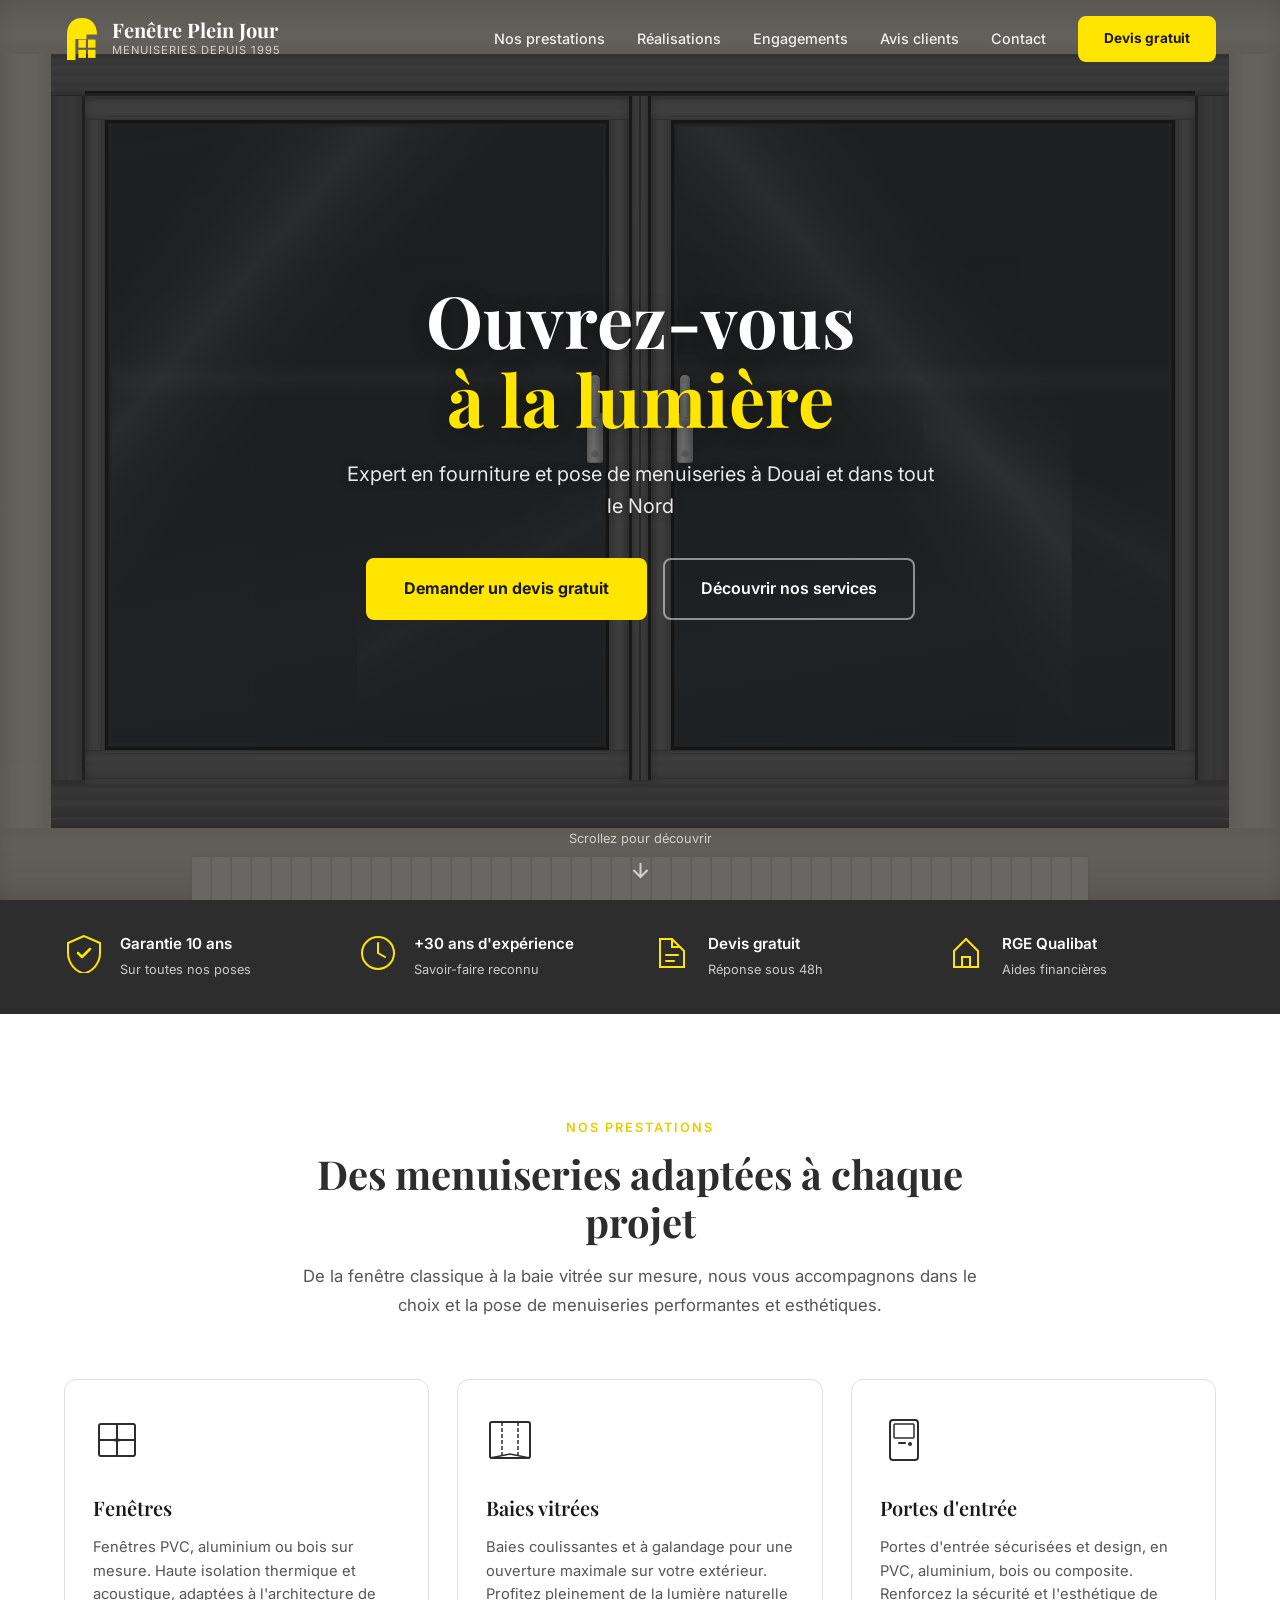
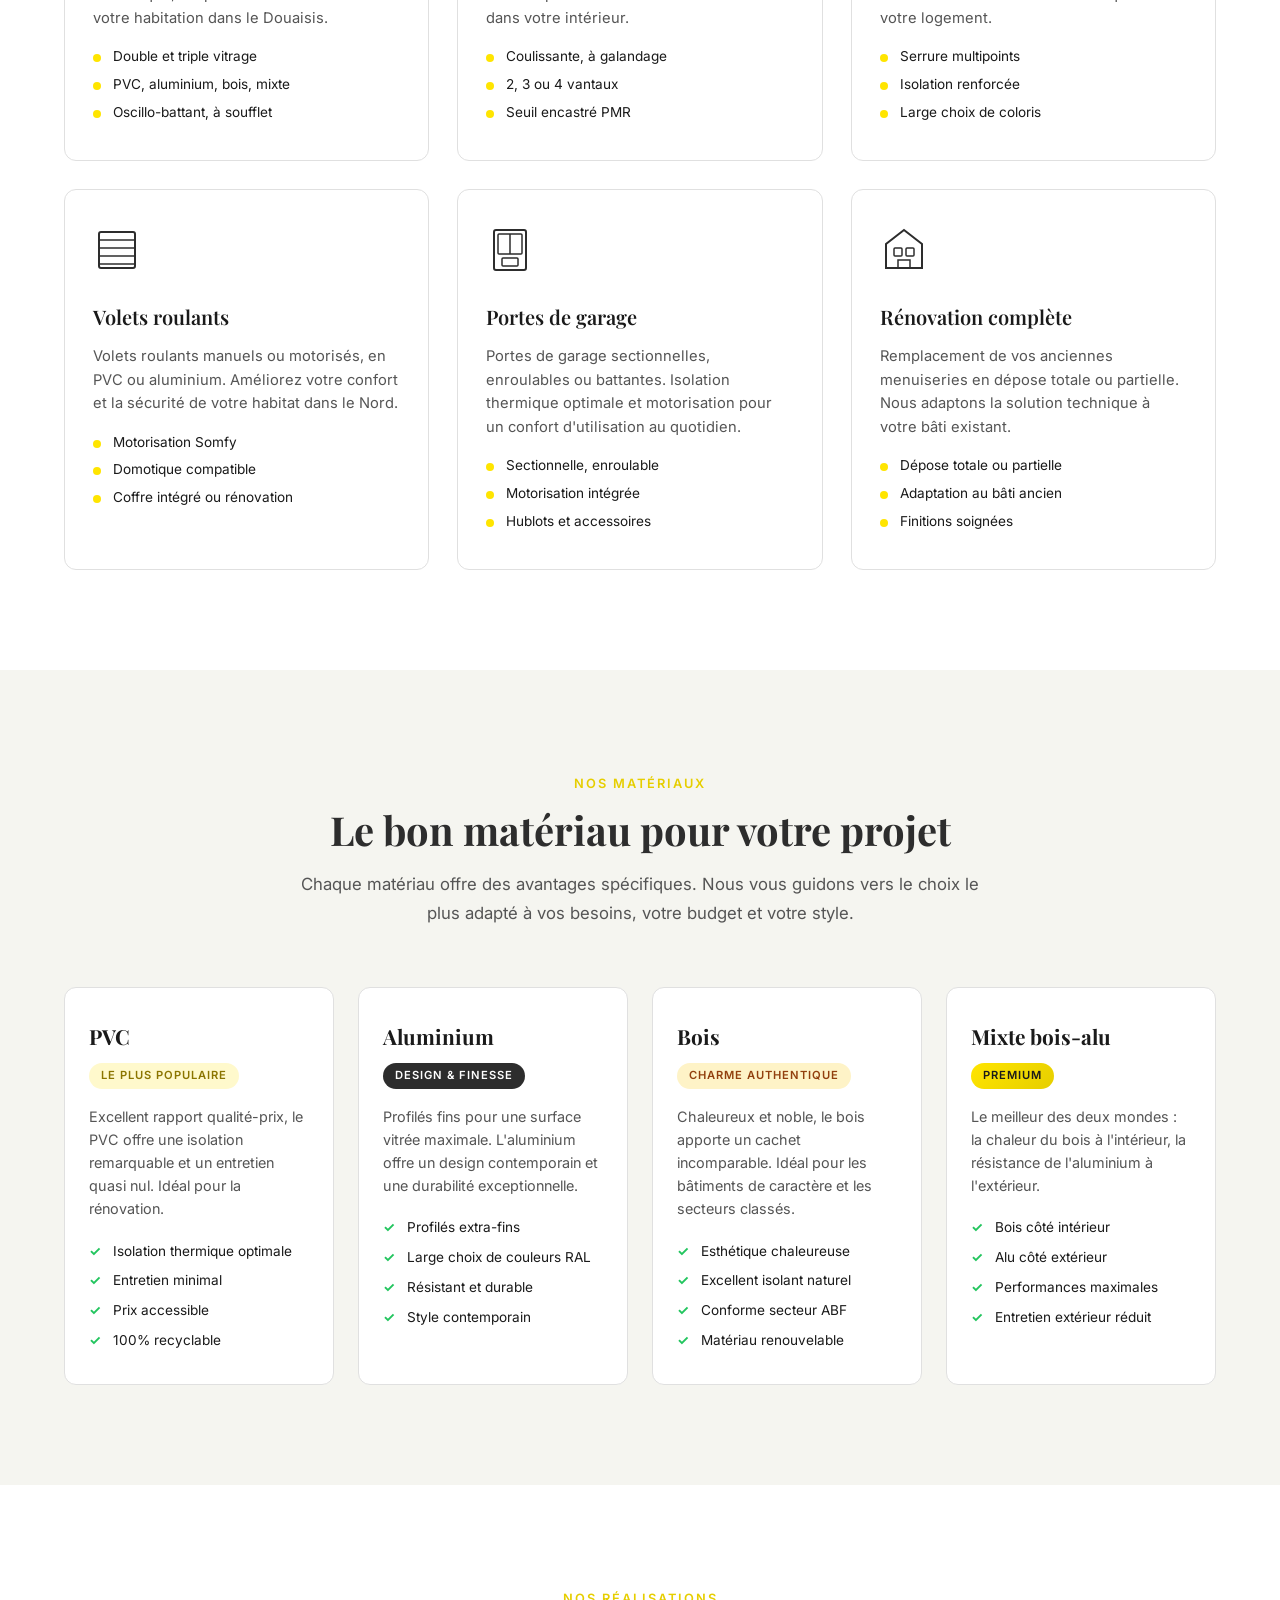
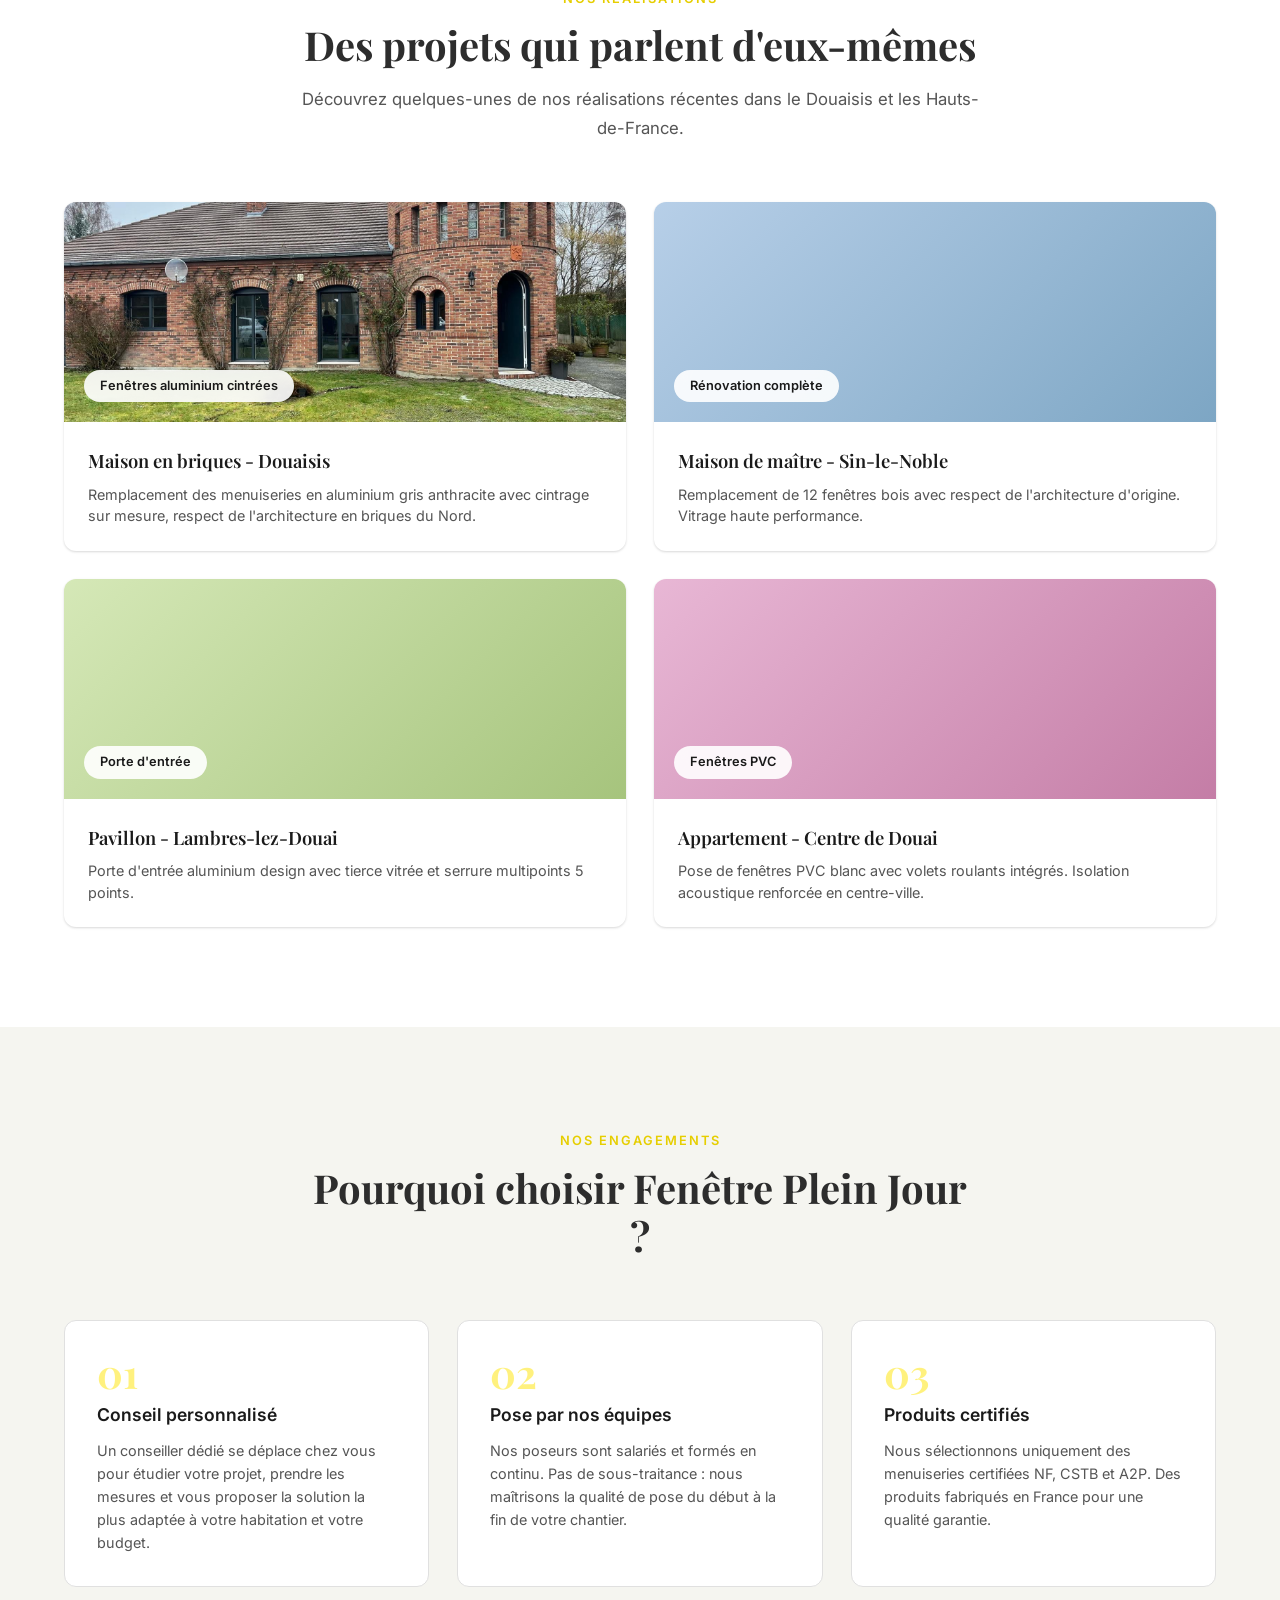
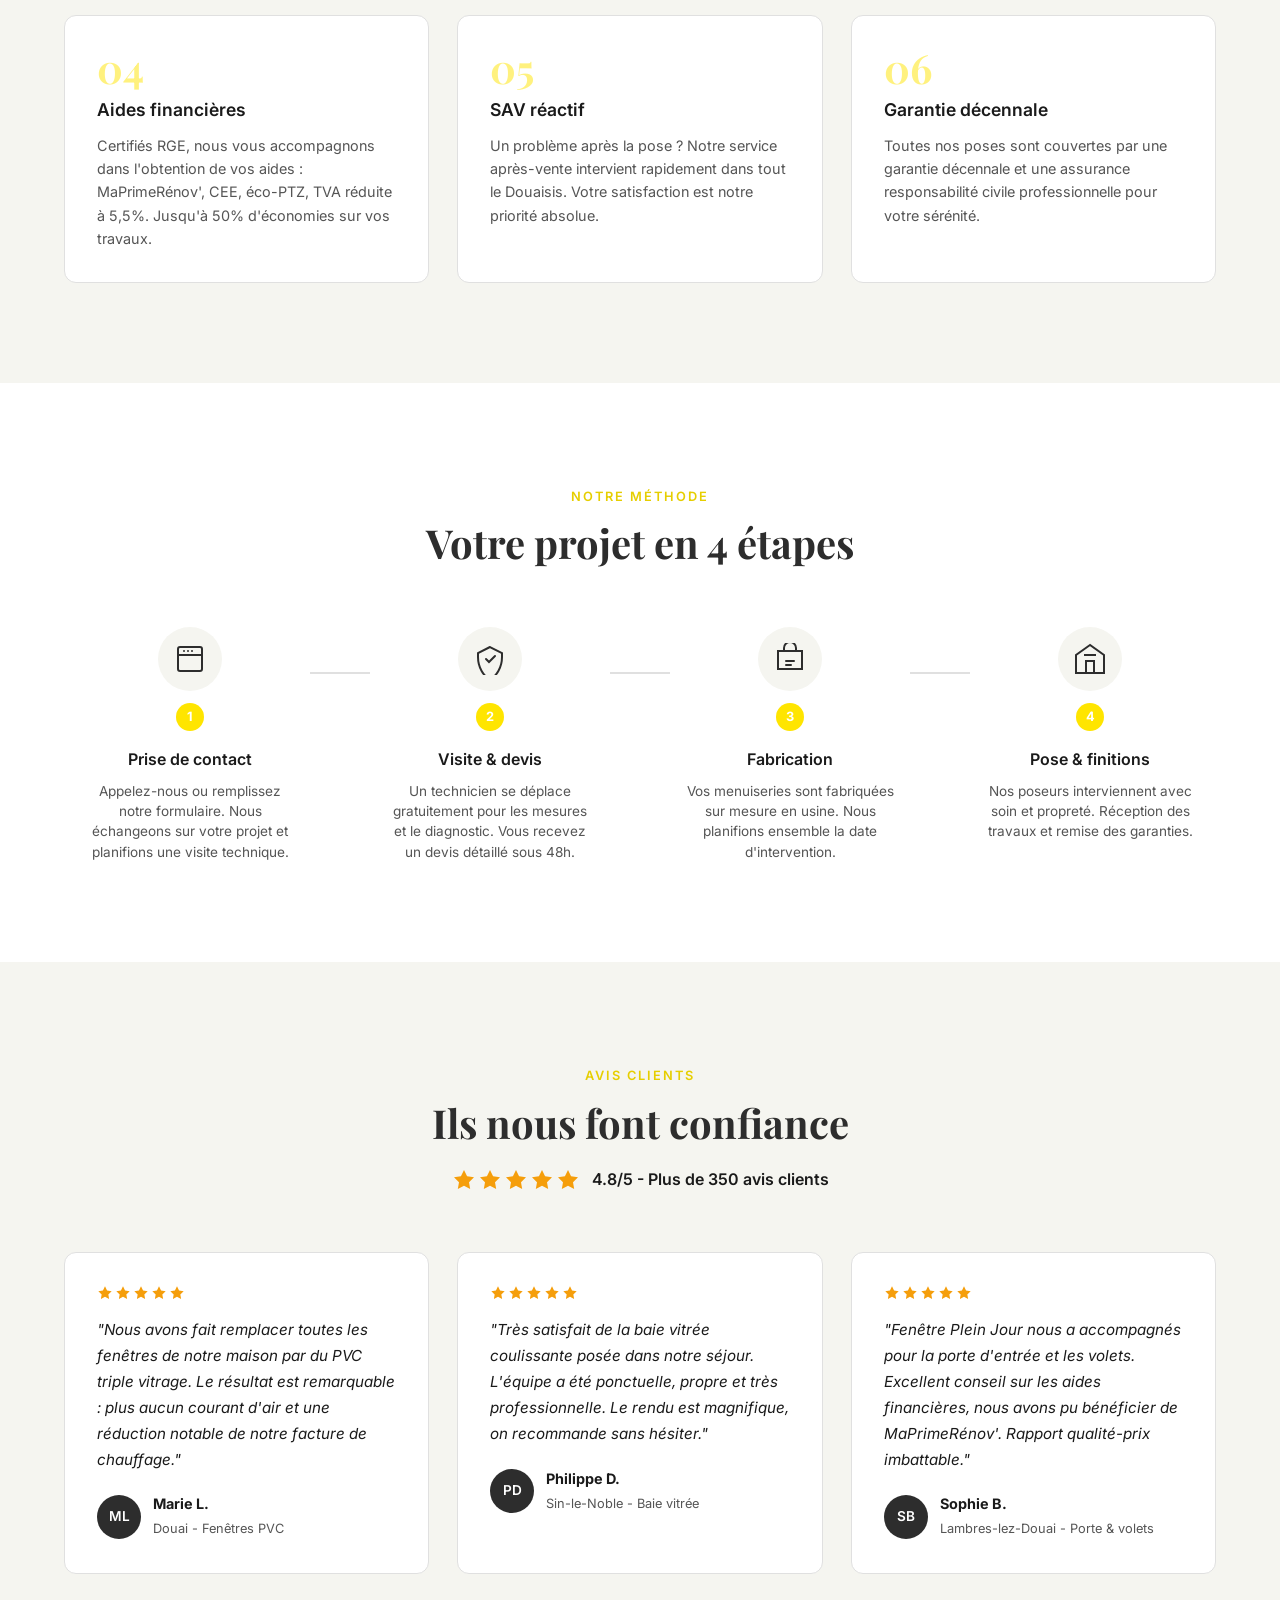
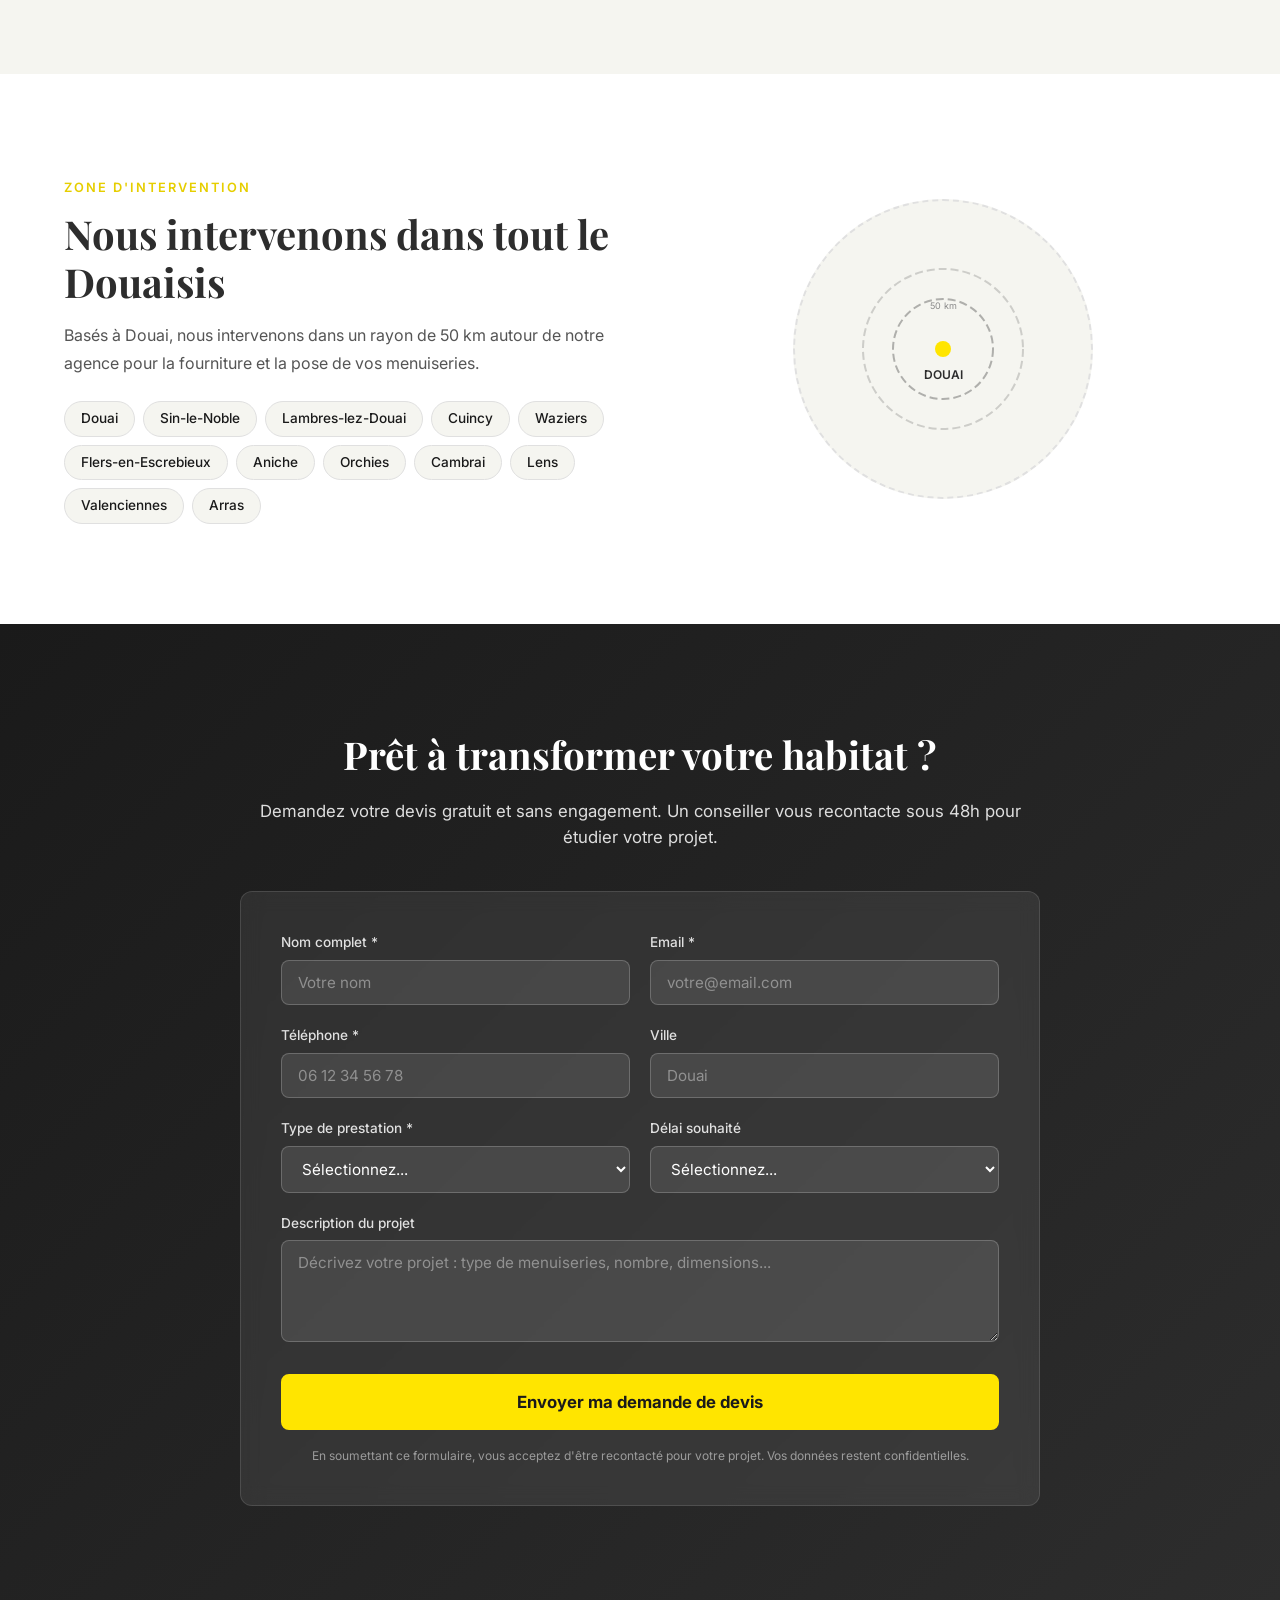
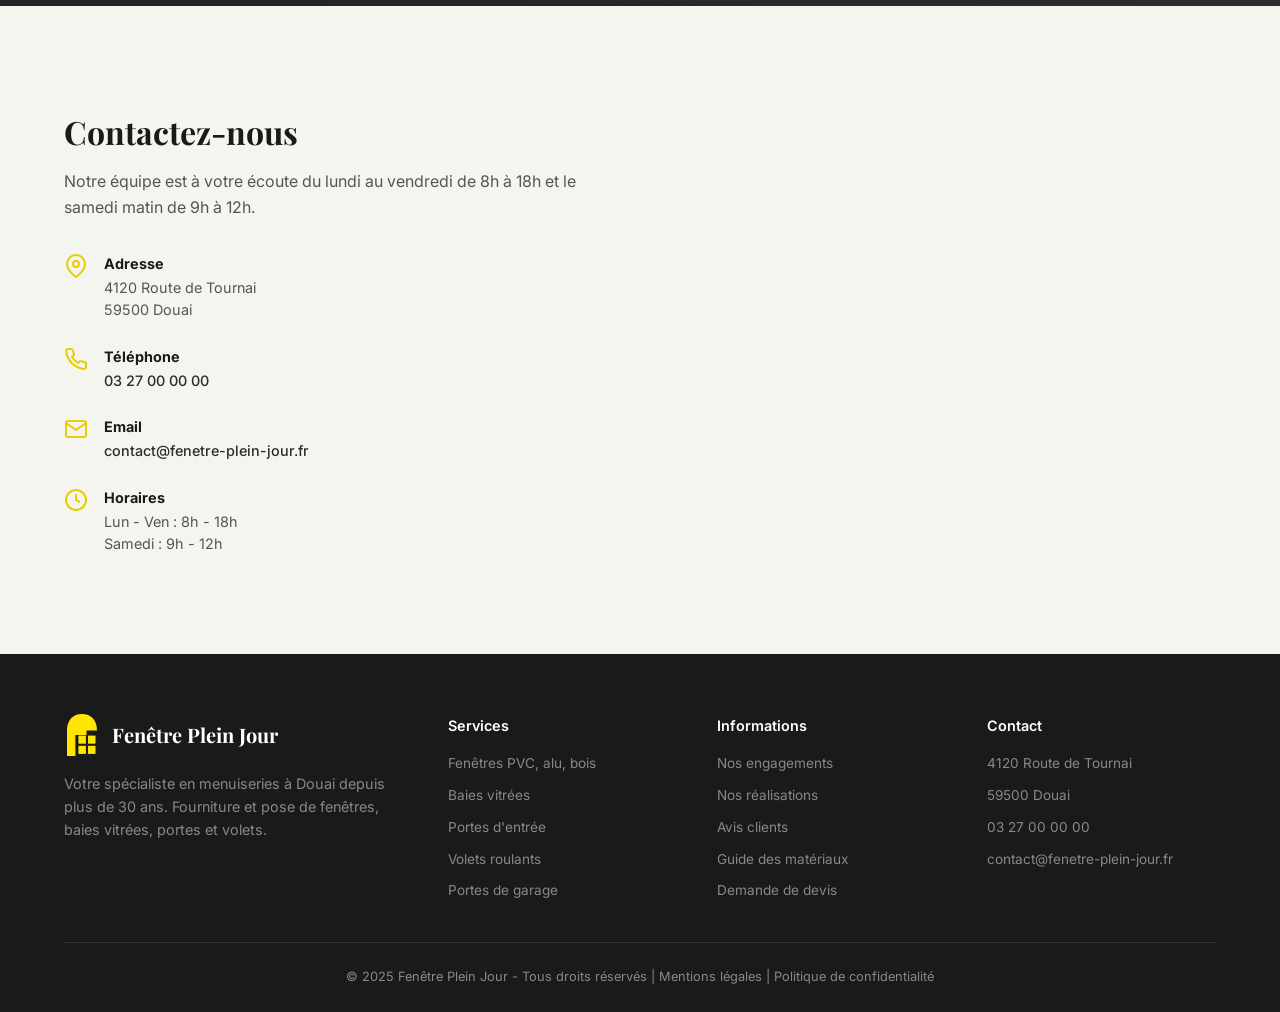
==== index.html @ 4f66a920 "Initial commit - Site Fenêtre Plein Jour Site vitrine pour entreprise de menuiseries à Douai (59). H" ====
<!DOCTYPE html>
<html lang="fr">
<head>
    <meta charset="UTF-8">
    <meta name="viewport" content="width=device-width, initial-scale=1.0">
    <title>Fenêtre Plein Jour | Menuiseries à Douai - Pose de Fenêtres, Portes & Baies Vitrées</title>
    <meta name="description" content="Fenêtre Plein Jour, expert en fourniture et pose de menuiseries à Douai (59). Fenêtres PVC, aluminium, bois, baies vitrées, portes d'entrée, volets. Devis gratuit.">
    <meta name="keywords" content="menuiserie Douai, fenêtre Douai, pose fenêtre 59, baie vitrée Douai, porte entrée Douai, volet roulant Douai, menuiserie PVC aluminium bois">
    <meta name="robots" content="index, follow">
    <meta name="geo.region" content="FR-59">
    <meta name="geo.placename" content="Douai">
    <link rel="canonical" href="https://www.fenetre-plein-jour.fr/">

    <!-- Open Graph -->
    <meta property="og:title" content="Fenêtre Plein Jour | Menuiseries à Douai">
    <meta property="og:description" content="Expert en fourniture et pose de menuiseries à Douai. Fenêtres, baies vitrées, portes, volets. Devis gratuit.">
    <meta property="og:type" content="website">
    <meta property="og:locale" content="fr_FR">

    <!-- Schema.org LocalBusiness -->
    <script type="application/ld+json">
    {
        "@context": "https://schema.org",
        "@type": "LocalBusiness",
        "name": "Fenêtre Plein Jour",
        "description": "Fourniture et pose de menuiseries à Douai et dans le Nord (59)",
        "address": {
            "@type": "PostalAddress",
            "streetAddress": "4120 Route de Tournai",
            "addressLocality": "Douai",
            "postalCode": "59500",
            "addressCountry": "FR"
        },
        "areaServed": {
            "@type": "GeoCircle",
            "geoMidpoint": {
                "@type": "GeoCoordinates",
                "latitude": 50.37,
                "longitude": 3.08
            },
            "geoRadius": "50000"
        },
        "priceRange": "$$",
        "openingHours": "Mo-Fr 08:00-18:00, Sa 09:00-12:00"
    }
    </script>

    <!-- Fonts -->
    <link rel="preconnect" href="https://fonts.googleapis.com">
    <link rel="preconnect" href="https://fonts.gstatic.com" crossorigin>
    <link href="https://fonts.googleapis.com/css2?family=Inter:wght@300;400;500;600;700&family=Playfair+Display:wght@400;600;700&display=swap" rel="stylesheet">

    <link rel="stylesheet" href="styles.css">
</head>
<body>

    <!-- Navigation -->
    <header class="header" id="header">
        <div class="container header-inner">
            <a href="#" class="logo">
                <img src="logo.svg" alt="Fenêtre Plein Jour" class="logo-img" width="36" height="42">
                <div class="logo-text">
                    <span class="logo-name">Fenêtre Plein Jour</span>
                    <span class="logo-tagline">Menuiseries depuis 1995</span>
                </div>
            </a>
            <nav class="nav" id="nav">
                <a href="#prestations" class="nav-link">Nos prestations</a>
                <a href="#realisations" class="nav-link">Réalisations</a>
                <a href="#engagements" class="nav-link">Engagements</a>
                <a href="#avis" class="nav-link">Avis clients</a>
                <a href="#contact" class="nav-link">Contact</a>
                <a href="#devis" class="nav-link btn btn-primary btn-nav">Devis gratuit</a>
            </nav>
            <button class="menu-toggle" id="menuToggle" aria-label="Menu">
                <span></span><span></span><span></span>
            </button>
        </div>
    </header>

    <!-- Hero Section with Bay Window Animation -->
    <section class="hero" id="hero">
        <!-- Interior room walls (embrasure) -->
        <div class="room-wall room-wall-left"></div>
        <div class="room-wall room-wall-right"></div>
        <div class="room-wall room-wall-top"></div>
        <div class="room-wall room-wall-bottom">
            <div class="room-radiator"></div>
        </div>

        <div class="hero-window">
            <!-- Outdoor landscape photo -->
            <div class="window-landscape">
                <img src="https://images.unsplash.com/photo-1500382017468-9049fed747ef?w=1920&q=80&auto=format"
                     alt="Paysage verdoyant visible à travers la baie vitrée"
                     class="landscape-photo"
                     loading="eager">
            </div>

            <!-- ===== LEFT SLIDING PANEL (ouvrant) ===== -->
            <div class="window-panel window-left" id="windowLeft">
                <!-- Double glazing unit -->
                <div class="glazing">
                    <div class="glazing-tint"></div>
                    <div class="glazing-reflect glazing-reflect-main"></div>
                    <div class="glazing-reflect glazing-reflect-secondary"></div>
                    <div class="glazing-reflect glazing-reflect-horizon"></div>
                    <div class="glazing-spacer glazing-spacer-top"></div>
                    <div class="glazing-spacer glazing-spacer-bottom"></div>
                    <div class="glazing-spacer glazing-spacer-left"></div>
                    <div class="glazing-spacer glazing-spacer-right"></div>
                </div>
                <!-- Ouvrant profile (aluminum frame around glass) -->
                <div class="ouvrant ouvrant-top"><div class="ouvrant-inner"></div></div>
                <div class="ouvrant ouvrant-bottom"><div class="ouvrant-inner"></div></div>
                <div class="ouvrant ouvrant-left"><div class="ouvrant-inner"></div></div>
                <div class="ouvrant ouvrant-right"><div class="ouvrant-inner"></div></div>
                <!-- Gasket (joint EPDM) -->
                <div class="gasket gasket-top"></div>
                <div class="gasket gasket-bottom"></div>
                <div class="gasket gasket-left"></div>
                <div class="gasket gasket-right"></div>
                <!-- Handle cremone -->
                <div class="cremone cremone-right">
                    <div class="cremone-plate"></div>
                    <div class="cremone-handle"></div>
                </div>
            </div>

            <!-- ===== RIGHT SLIDING PANEL (ouvrant) ===== -->
            <div class="window-panel window-right" id="windowRight">
                <div class="glazing">
                    <div class="glazing-tint"></div>
                    <div class="glazing-reflect glazing-reflect-main reflect-flip"></div>
                    <div class="glazing-reflect glazing-reflect-secondary reflect-flip"></div>
                    <div class="glazing-reflect glazing-reflect-horizon"></div>
                    <div class="glazing-spacer glazing-spacer-top"></div>
                    <div class="glazing-spacer glazing-spacer-bottom"></div>
                    <div class="glazing-spacer glazing-spacer-left"></div>
                    <div class="glazing-spacer glazing-spacer-right"></div>
                </div>
                <div class="ouvrant ouvrant-top"><div class="ouvrant-inner"></div></div>
                <div class="ouvrant ouvrant-bottom"><div class="ouvrant-inner"></div></div>
                <div class="ouvrant ouvrant-left"><div class="ouvrant-inner"></div></div>
                <div class="ouvrant ouvrant-right"><div class="ouvrant-inner"></div></div>
                <div class="gasket gasket-top"></div>
                <div class="gasket gasket-bottom"></div>
                <div class="gasket gasket-left"></div>
                <div class="gasket gasket-right"></div>
                <div class="cremone cremone-left">
                    <div class="cremone-plate"></div>
                    <div class="cremone-handle"></div>
                </div>
            </div>

            <!-- ===== DORMANT (outer fixed frame) ===== -->
            <div class="dormant">
                <div class="dormant-top"><div class="dormant-groove"></div><div class="dormant-seal"></div></div>
                <div class="dormant-bottom"><div class="dormant-groove"></div><div class="dormant-rail"></div></div>
                <div class="dormant-left"><div class="dormant-groove dormant-groove-v"></div></div>
                <div class="dormant-right"><div class="dormant-groove dormant-groove-v"></div></div>
                <div class="dormant-mullion">
                    <div class="mullion-groove"></div>
                    <div class="mullion-seal mullion-seal-left"></div>
                    <div class="mullion-seal mullion-seal-right"></div>
                </div>
            </div>

            <!-- Sill (appui de fenêtre aluminium) -->
            <div class="window-sill">
                <div class="sill-nose"></div>
                <div class="sill-drip"></div>
            </div>
        </div>

        <div class="hero-content" id="heroContent">
            <h1 class="hero-title">
                <span class="hero-title-line">Ouvrez-vous</span>
                <span class="hero-title-line hero-title-accent">à la lumière</span>
            </h1>
            <p class="hero-subtitle">Expert en fourniture et pose de menuiseries à Douai et dans tout le Nord</p>
            <div class="hero-cta">
                <a href="#devis" class="btn btn-primary btn-lg">Demander un devis gratuit</a>
                <a href="#prestations" class="btn btn-outline btn-lg">Découvrir nos services</a>
            </div>
        </div>

        <div class="scroll-indicator" id="scrollIndicator">
            <span>Scrollez pour découvrir</span>
            <div class="scroll-arrow">
                <svg width="24" height="24" viewBox="0 0 24 24" fill="none" stroke="currentColor" stroke-width="2">
                    <path d="M12 5v14M5 12l7 7 7-7"/>
                </svg>
            </div>
        </div>
    </section>

    <!-- Trust Bar -->
    <section class="trust-bar">
        <div class="container">
            <div class="trust-items">
                <div class="trust-item">
                    <div class="trust-icon">
                        <svg width="40" height="40" viewBox="0 0 40 40" fill="none" xmlns="http://www.w3.org/2000/svg">
                            <path d="M20 3L4 10v10c0 9.5 6.8 18.4 16 20.5 9.2-2.1 16-11 16-20.5V10L20 3z" stroke="currentColor" stroke-width="2" fill="none"/>
                            <path d="M14 20l4 4 8-8" stroke="currentColor" stroke-width="2.5" stroke-linecap="round" stroke-linejoin="round"/>
                        </svg>
                    </div>
                    <div class="trust-text">
                        <strong>Garantie 10 ans</strong>
                        <span>Sur toutes nos poses</span>
                    </div>
                </div>
                <div class="trust-item">
                    <div class="trust-icon">
                        <svg width="40" height="40" viewBox="0 0 40 40" fill="none" xmlns="http://www.w3.org/2000/svg">
                            <path d="M20 4C11.16 4 4 11.16 4 20s7.16 16 16 16 16-7.16 16-16S28.84 4 20 4z" stroke="currentColor" stroke-width="2"/>
                            <path d="M20 10v10l7 4" stroke="currentColor" stroke-width="2" stroke-linecap="round"/>
                        </svg>
                    </div>
                    <div class="trust-text">
                        <strong>+30 ans d'expérience</strong>
                        <span>Savoir-faire reconnu</span>
                    </div>
                </div>
                <div class="trust-item">
                    <div class="trust-icon">
                        <svg width="40" height="40" viewBox="0 0 40 40" fill="none" xmlns="http://www.w3.org/2000/svg">
                            <path d="M28 14l-8-8H8v28h24V18l-4-4z" stroke="currentColor" stroke-width="2"/>
                            <path d="M14 22h12M14 28h8" stroke="currentColor" stroke-width="2" stroke-linecap="round"/>
                            <path d="M20 6v8h8" stroke="currentColor" stroke-width="2"/>
                        </svg>
                    </div>
                    <div class="trust-text">
                        <strong>Devis gratuit</strong>
                        <span>Réponse sous 48h</span>
                    </div>
                </div>
                <div class="trust-item">
                    <div class="trust-icon">
                        <svg width="40" height="40" viewBox="0 0 40 40" fill="none" xmlns="http://www.w3.org/2000/svg">
                            <path d="M8 34V18l12-12 12 12v16H8z" stroke="currentColor" stroke-width="2"/>
                            <rect x="16" y="24" width="8" height="10" stroke="currentColor" stroke-width="2"/>
                        </svg>
                    </div>
                    <div class="trust-text">
                        <strong>RGE Qualibat</strong>
                        <span>Aides financières</span>
                    </div>
                </div>
            </div>
        </div>
    </section>

    <!-- Prestations -->
    <section class="section prestations" id="prestations">
        <div class="container">
            <div class="section-header">
                <span class="section-label">Nos prestations</span>
                <h2 class="section-title">Des menuiseries adaptées à chaque projet</h2>
                <p class="section-description">De la fenêtre classique à la baie vitrée sur mesure, nous vous accompagnons dans le choix et la pose de menuiseries performantes et esthétiques.</p>
            </div>
            <div class="services-grid">
                <article class="service-card">
                    <div class="service-icon">
                        <svg width="48" height="48" viewBox="0 0 48 48" fill="none">
                            <rect x="6" y="8" width="36" height="32" rx="2" stroke="currentColor" stroke-width="2"/>
                            <line x1="24" y1="8" x2="24" y2="40" stroke="currentColor" stroke-width="2"/>
                            <line x1="6" y1="24" x2="42" y2="24" stroke="currentColor" stroke-width="2"/>
                            <circle cx="22" cy="24" r="1.5" fill="currentColor"/>
                            <circle cx="26" cy="24" r="1.5" fill="currentColor"/>
                        </svg>
                    </div>
                    <h3 class="service-title">Fenêtres</h3>
                    <p class="service-desc">Fenêtres PVC, aluminium ou bois sur mesure. Haute isolation thermique et acoustique, adaptées à l'architecture de votre habitation dans le Douaisis.</p>
                    <ul class="service-features">
                        <li>Double et triple vitrage</li>
                        <li>PVC, aluminium, bois, mixte</li>
                        <li>Oscillo-battant, à soufflet</li>
                    </ul>
                </article>
                <article class="service-card">
                    <div class="service-icon">
                        <svg width="48" height="48" viewBox="0 0 48 48" fill="none">
                            <rect x="4" y="6" width="40" height="36" rx="2" stroke="currentColor" stroke-width="2"/>
                            <line x1="16" y1="6" x2="16" y2="42" stroke="currentColor" stroke-width="1.5" stroke-dasharray="4 2"/>
                            <line x1="32" y1="6" x2="32" y2="42" stroke="currentColor" stroke-width="1.5" stroke-dasharray="4 2"/>
                            <path d="M4 42 L24 38 L44 42" stroke="currentColor" stroke-width="1.5"/>
                        </svg>
                    </div>
                    <h3 class="service-title">Baies vitrées</h3>
                    <p class="service-desc">Baies coulissantes et à galandage pour une ouverture maximale sur votre extérieur. Profitez pleinement de la lumière naturelle dans votre intérieur.</p>
                    <ul class="service-features">
                        <li>Coulissante, à galandage</li>
                        <li>2, 3 ou 4 vantaux</li>
                        <li>Seuil encastré PMR</li>
                    </ul>
                </article>
                <article class="service-card">
                    <div class="service-icon">
                        <svg width="48" height="48" viewBox="0 0 48 48" fill="none">
                            <rect x="10" y="4" width="28" height="40" rx="3" stroke="currentColor" stroke-width="2"/>
                            <rect x="14" y="8" width="20" height="14" rx="1" stroke="currentColor" stroke-width="1.5"/>
                            <circle cx="30" cy="28" r="2" fill="currentColor"/>
                            <rect x="18" y="26" width="8" height="2" rx="1" fill="currentColor"/>
                        </svg>
                    </div>
                    <h3 class="service-title">Portes d'entrée</h3>
                    <p class="service-desc">Portes d'entrée sécurisées et design, en PVC, aluminium, bois ou composite. Renforcez la sécurité et l'esthétique de votre logement.</p>
                    <ul class="service-features">
                        <li>Serrure multipoints</li>
                        <li>Isolation renforcée</li>
                        <li>Large choix de coloris</li>
                    </ul>
                </article>
                <article class="service-card">
                    <div class="service-icon">
                        <svg width="48" height="48" viewBox="0 0 48 48" fill="none">
                            <rect x="6" y="6" width="36" height="36" rx="2" stroke="currentColor" stroke-width="2"/>
                            <line x1="6" y1="14" x2="42" y2="14" stroke="currentColor" stroke-width="1.5"/>
                            <line x1="6" y1="22" x2="42" y2="22" stroke="currentColor" stroke-width="1.5"/>
                            <line x1="6" y1="30" x2="42" y2="30" stroke="currentColor" stroke-width="1.5"/>
                            <line x1="6" y1="38" x2="42" y2="38" stroke="currentColor" stroke-width="1.5"/>
                        </svg>
                    </div>
                    <h3 class="service-title">Volets roulants</h3>
                    <p class="service-desc">Volets roulants manuels ou motorisés, en PVC ou aluminium. Améliorez votre confort et la sécurité de votre habitat dans le Nord.</p>
                    <ul class="service-features">
                        <li>Motorisation Somfy</li>
                        <li>Domotique compatible</li>
                        <li>Coffre intégré ou rénovation</li>
                    </ul>
                </article>
                <article class="service-card">
                    <div class="service-icon">
                        <svg width="48" height="48" viewBox="0 0 48 48" fill="none">
                            <rect x="8" y="4" width="32" height="40" rx="2" stroke="currentColor" stroke-width="2"/>
                            <rect x="12" y="8" width="24" height="20" rx="1" stroke="currentColor" stroke-width="1.5"/>
                            <line x1="24" y1="8" x2="24" y2="28" stroke="currentColor" stroke-width="1.5"/>
                            <rect x="16" y="32" width="16" height="8" rx="1" stroke="currentColor" stroke-width="1.5"/>
                        </svg>
                    </div>
                    <h3 class="service-title">Portes de garage</h3>
                    <p class="service-desc">Portes de garage sectionnelles, enroulables ou battantes. Isolation thermique optimale et motorisation pour un confort d'utilisation au quotidien.</p>
                    <ul class="service-features">
                        <li>Sectionnelle, enroulable</li>
                        <li>Motorisation intégrée</li>
                        <li>Hublots et accessoires</li>
                    </ul>
                </article>
                <article class="service-card">
                    <div class="service-icon">
                        <svg width="48" height="48" viewBox="0 0 48 48" fill="none">
                            <path d="M24 4 L42 18 V42 H6 V18 Z" stroke="currentColor" stroke-width="2" fill="none"/>
                            <rect x="14" y="22" width="8" height="8" rx="1" stroke="currentColor" stroke-width="1.5"/>
                            <rect x="26" y="22" width="8" height="8" rx="1" stroke="currentColor" stroke-width="1.5"/>
                            <rect x="18" y="34" width="12" height="8" stroke="currentColor" stroke-width="1.5"/>
                        </svg>
                    </div>
                    <h3 class="service-title">Rénovation complète</h3>
                    <p class="service-desc">Remplacement de vos anciennes menuiseries en dépose totale ou partielle. Nous adaptons la solution technique à votre bâti existant.</p>
                    <ul class="service-features">
                        <li>Dépose totale ou partielle</li>
                        <li>Adaptation au bâti ancien</li>
                        <li>Finitions soignées</li>
                    </ul>
                </article>
            </div>
        </div>
    </section>

    <!-- Matériaux -->
    <section class="section section-alt materiaux" id="materiaux">
        <div class="container">
            <div class="section-header">
                <span class="section-label">Nos matériaux</span>
                <h2 class="section-title">Le bon matériau pour votre projet</h2>
                <p class="section-description">Chaque matériau offre des avantages spécifiques. Nous vous guidons vers le choix le plus adapté à vos besoins, votre budget et votre style.</p>
            </div>
            <div class="materials-grid">
                <div class="material-card">
                    <div class="material-header">
                        <h3>PVC</h3>
                        <span class="material-badge">Le plus populaire</span>
                    </div>
                    <p>Excellent rapport qualité-prix, le PVC offre une isolation remarquable et un entretien quasi nul. Idéal pour la rénovation.</p>
                    <ul class="material-pros">
                        <li>Isolation thermique optimale</li>
                        <li>Entretien minimal</li>
                        <li>Prix accessible</li>
                        <li>100% recyclable</li>
                    </ul>
                </div>
                <div class="material-card">
                    <div class="material-header">
                        <h3>Aluminium</h3>
                        <span class="material-badge badge-dark">Design & finesse</span>
                    </div>
                    <p>Profilés fins pour une surface vitrée maximale. L'aluminium offre un design contemporain et une durabilité exceptionnelle.</p>
                    <ul class="material-pros">
                        <li>Profilés extra-fins</li>
                        <li>Large choix de couleurs RAL</li>
                        <li>Résistant et durable</li>
                        <li>Style contemporain</li>
                    </ul>
                </div>
                <div class="material-card">
                    <div class="material-header">
                        <h3>Bois</h3>
                        <span class="material-badge badge-warm">Charme authentique</span>
                    </div>
                    <p>Chaleureux et noble, le bois apporte un cachet incomparable. Idéal pour les bâtiments de caractère et les secteurs classés.</p>
                    <ul class="material-pros">
                        <li>Esthétique chaleureuse</li>
                        <li>Excellent isolant naturel</li>
                        <li>Conforme secteur ABF</li>
                        <li>Matériau renouvelable</li>
                    </ul>
                </div>
                <div class="material-card">
                    <div class="material-header">
                        <h3>Mixte bois-alu</h3>
                        <span class="material-badge badge-premium">Premium</span>
                    </div>
                    <p>Le meilleur des deux mondes : la chaleur du bois à l'intérieur, la résistance de l'aluminium à l'extérieur.</p>
                    <ul class="material-pros">
                        <li>Bois côté intérieur</li>
                        <li>Alu côté extérieur</li>
                        <li>Performances maximales</li>
                        <li>Entretien extérieur réduit</li>
                    </ul>
                </div>
            </div>
        </div>
    </section>

    <!-- Réalisations -->
    <section class="section realisations" id="realisations">
        <div class="container">
            <div class="section-header">
                <span class="section-label">Nos réalisations</span>
                <h2 class="section-title">Des projets qui parlent d'eux-mêmes</h2>
                <p class="section-description">Découvrez quelques-unes de nos réalisations récentes dans le Douaisis et les Hauts-de-France.</p>
            </div>
            <div class="realisations-grid">
                <div class="realisation-card" data-project="0">
                    <div class="realisation-image" style="background-image: url('images/realisations/1.JPG'); background-size: cover; background-position: center;">
                        <div class="realisation-overlay">
                            <span class="realisation-cat">Fenêtres aluminium cintrées</span>
                        </div>
                    </div>
                    <div class="realisation-info">
                        <h3>Maison en briques - Douaisis</h3>
                        <p>Remplacement des menuiseries en aluminium gris anthracite avec cintrage sur mesure, respect de l'architecture en briques du Nord.</p>
                    </div>
                </div>
                <div class="realisation-card" data-project="1">
                    <div class="realisation-image" style="background: linear-gradient(135deg, #b7cfe8, #7da6c4);">
                        <div class="realisation-overlay">
                            <span class="realisation-cat">Rénovation complète</span>
                        </div>
                    </div>
                    <div class="realisation-info">
                        <h3>Maison de maître - Sin-le-Noble</h3>
                        <p>Remplacement de 12 fenêtres bois avec respect de l'architecture d'origine. Vitrage haute performance.</p>
                    </div>
                </div>
                <div class="realisation-card" data-project="2">
                    <div class="realisation-image" style="background: linear-gradient(135deg, #d5e8b7, #a6c47d);">
                        <div class="realisation-overlay">
                            <span class="realisation-cat">Porte d'entrée</span>
                        </div>
                    </div>
                    <div class="realisation-info">
                        <h3>Pavillon - Lambres-lez-Douai</h3>
                        <p>Porte d'entrée aluminium design avec tierce vitrée et serrure multipoints 5 points.</p>
                    </div>
                </div>
                <div class="realisation-card" data-project="3">
                    <div class="realisation-image" style="background: linear-gradient(135deg, #e8b7d5, #c47da6);">
                        <div class="realisation-overlay">
                            <span class="realisation-cat">Fenêtres PVC</span>
                        </div>
                    </div>
                    <div class="realisation-info">
                        <h3>Appartement - Centre de Douai</h3>
                        <p>Pose de fenêtres PVC blanc avec volets roulants intégrés. Isolation acoustique renforcée en centre-ville.</p>
                    </div>
                </div>
            </div>
        </div>
    </section>

    <!-- Engagements -->
    <section class="section section-alt engagements" id="engagements">
        <div class="container">
            <div class="section-header">
                <span class="section-label">Nos engagements</span>
                <h2 class="section-title">Pourquoi choisir Fenêtre Plein Jour ?</h2>
            </div>
            <div class="engagements-grid">
                <div class="engagement-card">
                    <div class="engagement-number">01</div>
                    <h3>Conseil personnalisé</h3>
                    <p>Un conseiller dédié se déplace chez vous pour étudier votre projet, prendre les mesures et vous proposer la solution la plus adaptée à votre habitation et votre budget.</p>
                </div>
                <div class="engagement-card">
                    <div class="engagement-number">02</div>
                    <h3>Pose par nos équipes</h3>
                    <p>Nos poseurs sont salariés et formés en continu. Pas de sous-traitance : nous maîtrisons la qualité de pose du début à la fin de votre chantier.</p>
                </div>
                <div class="engagement-card">
                    <div class="engagement-number">03</div>
                    <h3>Produits certifiés</h3>
                    <p>Nous sélectionnons uniquement des menuiseries certifiées NF, CSTB et A2P. Des produits fabriqués en France pour une qualité garantie.</p>
                </div>
                <div class="engagement-card">
                    <div class="engagement-number">04</div>
                    <h3>Aides financières</h3>
                    <p>Certifiés RGE, nous vous accompagnons dans l'obtention de vos aides : MaPrimeRénov', CEE, éco-PTZ, TVA réduite à 5,5%. Jusqu'à 50% d'économies sur vos travaux.</p>
                </div>
                <div class="engagement-card">
                    <div class="engagement-number">05</div>
                    <h3>SAV réactif</h3>
                    <p>Un problème après la pose ? Notre service après-vente intervient rapidement dans tout le Douaisis. Votre satisfaction est notre priorité absolue.</p>
                </div>
                <div class="engagement-card">
                    <div class="engagement-number">06</div>
                    <h3>Garantie décennale</h3>
                    <p>Toutes nos poses sont couvertes par une garantie décennale et une assurance responsabilité civile professionnelle pour votre sérénité.</p>
                </div>
            </div>
        </div>
    </section>

    <!-- Process -->
    <section class="section process">
        <div class="container">
            <div class="section-header">
                <span class="section-label">Notre méthode</span>
                <h2 class="section-title">Votre projet en 4 étapes</h2>
            </div>
            <div class="process-steps">
                <div class="process-step">
                    <div class="step-icon">
                        <svg width="32" height="32" viewBox="0 0 32 32" fill="none">
                            <path d="M26 4H6a2 2 0 00-2 2v20a2 2 0 002 2h20a2 2 0 002-2V6a2 2 0 00-2-2z" stroke="currentColor" stroke-width="2"/>
                            <path d="M4 12h24" stroke="currentColor" stroke-width="2"/>
                            <circle cx="10" cy="8" r="1" fill="currentColor"/>
                            <circle cx="14" cy="8" r="1" fill="currentColor"/>
                            <circle cx="18" cy="8" r="1" fill="currentColor"/>
                        </svg>
                    </div>
                    <div class="step-number">1</div>
                    <h3>Prise de contact</h3>
                    <p>Appelez-nous ou remplissez notre formulaire. Nous échangeons sur votre projet et planifions une visite technique.</p>
                </div>
                <div class="process-connector"></div>
                <div class="process-step">
                    <div class="step-icon">
                        <svg width="32" height="32" viewBox="0 0 32 32" fill="none">
                            <path d="M16 4L4 10v4c0 10 5.3 19.4 12 22 6.7-2.6 12-12 12-22v-4L16 4z" stroke="currentColor" stroke-width="2"/>
                            <path d="M12 16l3 3 6-6" stroke="currentColor" stroke-width="2" stroke-linecap="round"/>
                        </svg>
                    </div>
                    <div class="step-number">2</div>
                    <h3>Visite & devis</h3>
                    <p>Un technicien se déplace gratuitement pour les mesures et le diagnostic. Vous recevez un devis détaillé sous 48h.</p>
                </div>
                <div class="process-connector"></div>
                <div class="process-step">
                    <div class="step-icon">
                        <svg width="32" height="32" viewBox="0 0 32 32" fill="none">
                            <path d="M4 8h24v18H4V8z" stroke="currentColor" stroke-width="2"/>
                            <path d="M10 8V5a6 6 0 0112 0v3" stroke="currentColor" stroke-width="2"/>
                            <path d="M12 18h8M12 22h5" stroke="currentColor" stroke-width="2" stroke-linecap="round"/>
                        </svg>
                    </div>
                    <div class="step-number">3</div>
                    <h3>Fabrication</h3>
                    <p>Vos menuiseries sont fabriquées sur mesure en usine. Nous planifions ensemble la date d'intervention.</p>
                </div>
                <div class="process-connector"></div>
                <div class="process-step">
                    <div class="step-icon">
                        <svg width="32" height="32" viewBox="0 0 32 32" fill="none">
                            <path d="M16 2L2 12v18h28V12L16 2z" stroke="currentColor" stroke-width="2"/>
                            <rect x="12" y="18" width="8" height="12" stroke="currentColor" stroke-width="2"/>
                            <path d="M10 12h12" stroke="currentColor" stroke-width="2"/>
                        </svg>
                    </div>
                    <div class="step-number">4</div>
                    <h3>Pose & finitions</h3>
                    <p>Nos poseurs interviennent avec soin et propreté. Réception des travaux et remise des garanties.</p>
                </div>
            </div>
        </div>
    </section>

    <!-- Avis clients -->
    <section class="section section-alt avis" id="avis">
        <div class="container">
            <div class="section-header">
                <span class="section-label">Avis clients</span>
                <h2 class="section-title">Ils nous font confiance</h2>
                <div class="rating-summary">
                    <div class="stars">
                        <svg width="24" height="24" viewBox="0 0 24 24" fill="#f59e0b"><path d="M12 2l3.09 6.26L22 9.27l-5 4.87 1.18 6.88L12 17.77l-6.18 3.25L7 14.14 2 9.27l6.91-1.01L12 2z"/></svg>
                        <svg width="24" height="24" viewBox="0 0 24 24" fill="#f59e0b"><path d="M12 2l3.09 6.26L22 9.27l-5 4.87 1.18 6.88L12 17.77l-6.18 3.25L7 14.14 2 9.27l6.91-1.01L12 2z"/></svg>
                        <svg width="24" height="24" viewBox="0 0 24 24" fill="#f59e0b"><path d="M12 2l3.09 6.26L22 9.27l-5 4.87 1.18 6.88L12 17.77l-6.18 3.25L7 14.14 2 9.27l6.91-1.01L12 2z"/></svg>
                        <svg width="24" height="24" viewBox="0 0 24 24" fill="#f59e0b"><path d="M12 2l3.09 6.26L22 9.27l-5 4.87 1.18 6.88L12 17.77l-6.18 3.25L7 14.14 2 9.27l6.91-1.01L12 2z"/></svg>
                        <svg width="24" height="24" viewBox="0 0 24 24" fill="#f59e0b"><path d="M12 2l3.09 6.26L22 9.27l-5 4.87 1.18 6.88L12 17.77l-6.18 3.25L7 14.14 2 9.27l6.91-1.01L12 2z"/></svg>
                    </div>
                    <span class="rating-text">4.8/5 - Plus de 350 avis clients</span>
                </div>
            </div>
            <div class="testimonials-grid">
                <div class="testimonial-card">
                    <div class="testimonial-stars">
                        <svg width="16" height="16" viewBox="0 0 24 24" fill="#f59e0b"><path d="M12 2l3.09 6.26L22 9.27l-5 4.87 1.18 6.88L12 17.77l-6.18 3.25L7 14.14 2 9.27l6.91-1.01L12 2z"/></svg>
                        <svg width="16" height="16" viewBox="0 0 24 24" fill="#f59e0b"><path d="M12 2l3.09 6.26L22 9.27l-5 4.87 1.18 6.88L12 17.77l-6.18 3.25L7 14.14 2 9.27l6.91-1.01L12 2z"/></svg>
                        <svg width="16" height="16" viewBox="0 0 24 24" fill="#f59e0b"><path d="M12 2l3.09 6.26L22 9.27l-5 4.87 1.18 6.88L12 17.77l-6.18 3.25L7 14.14 2 9.27l6.91-1.01L12 2z"/></svg>
                        <svg width="16" height="16" viewBox="0 0 24 24" fill="#f59e0b"><path d="M12 2l3.09 6.26L22 9.27l-5 4.87 1.18 6.88L12 17.77l-6.18 3.25L7 14.14 2 9.27l6.91-1.01L12 2z"/></svg>
                        <svg width="16" height="16" viewBox="0 0 24 24" fill="#f59e0b"><path d="M12 2l3.09 6.26L22 9.27l-5 4.87 1.18 6.88L12 17.77l-6.18 3.25L7 14.14 2 9.27l6.91-1.01L12 2z"/></svg>
                    </div>
                    <p class="testimonial-text">"Nous avons fait remplacer toutes les fenêtres de notre maison par du PVC triple vitrage. Le résultat est remarquable : plus aucun courant d'air et une réduction notable de notre facture de chauffage."</p>
                    <div class="testimonial-author">
                        <div class="author-avatar">ML</div>
                        <div>
                            <strong>Marie L.</strong>
                            <span>Douai - Fenêtres PVC</span>
                        </div>
                    </div>
                </div>
                <div class="testimonial-card">
                    <div class="testimonial-stars">
                        <svg width="16" height="16" viewBox="0 0 24 24" fill="#f59e0b"><path d="M12 2l3.09 6.26L22 9.27l-5 4.87 1.18 6.88L12 17.77l-6.18 3.25L7 14.14 2 9.27l6.91-1.01L12 2z"/></svg>
                        <svg width="16" height="16" viewBox="0 0 24 24" fill="#f59e0b"><path d="M12 2l3.09 6.26L22 9.27l-5 4.87 1.18 6.88L12 17.77l-6.18 3.25L7 14.14 2 9.27l6.91-1.01L12 2z"/></svg>
                        <svg width="16" height="16" viewBox="0 0 24 24" fill="#f59e0b"><path d="M12 2l3.09 6.26L22 9.27l-5 4.87 1.18 6.88L12 17.77l-6.18 3.25L7 14.14 2 9.27l6.91-1.01L12 2z"/></svg>
                        <svg width="16" height="16" viewBox="0 0 24 24" fill="#f59e0b"><path d="M12 2l3.09 6.26L22 9.27l-5 4.87 1.18 6.88L12 17.77l-6.18 3.25L7 14.14 2 9.27l6.91-1.01L12 2z"/></svg>
                        <svg width="16" height="16" viewBox="0 0 24 24" fill="#f59e0b"><path d="M12 2l3.09 6.26L22 9.27l-5 4.87 1.18 6.88L12 17.77l-6.18 3.25L7 14.14 2 9.27l6.91-1.01L12 2z"/></svg>
                    </div>
                    <p class="testimonial-text">"Très satisfait de la baie vitrée coulissante posée dans notre séjour. L'équipe a été ponctuelle, propre et très professionnelle. Le rendu est magnifique, on recommande sans hésiter."</p>
                    <div class="testimonial-author">
                        <div class="author-avatar">PD</div>
                        <div>
                            <strong>Philippe D.</strong>
                            <span>Sin-le-Noble - Baie vitrée</span>
                        </div>
                    </div>
                </div>
                <div class="testimonial-card">
                    <div class="testimonial-stars">
                        <svg width="16" height="16" viewBox="0 0 24 24" fill="#f59e0b"><path d="M12 2l3.09 6.26L22 9.27l-5 4.87 1.18 6.88L12 17.77l-6.18 3.25L7 14.14 2 9.27l6.91-1.01L12 2z"/></svg>
                        <svg width="16" height="16" viewBox="0 0 24 24" fill="#f59e0b"><path d="M12 2l3.09 6.26L22 9.27l-5 4.87 1.18 6.88L12 17.77l-6.18 3.25L7 14.14 2 9.27l6.91-1.01L12 2z"/></svg>
                        <svg width="16" height="16" viewBox="0 0 24 24" fill="#f59e0b"><path d="M12 2l3.09 6.26L22 9.27l-5 4.87 1.18 6.88L12 17.77l-6.18 3.25L7 14.14 2 9.27l6.91-1.01L12 2z"/></svg>
                        <svg width="16" height="16" viewBox="0 0 24 24" fill="#f59e0b"><path d="M12 2l3.09 6.26L22 9.27l-5 4.87 1.18 6.88L12 17.77l-6.18 3.25L7 14.14 2 9.27l6.91-1.01L12 2z"/></svg>
                        <svg width="16" height="16" viewBox="0 0 24 24" fill="#f59e0b"><path d="M12 2l3.09 6.26L22 9.27l-5 4.87 1.18 6.88L12 17.77l-6.18 3.25L7 14.14 2 9.27l6.91-1.01L12 2z"/></svg>
                    </div>
                    <p class="testimonial-text">"Fenêtre Plein Jour nous a accompagnés pour la porte d'entrée et les volets. Excellent conseil sur les aides financières, nous avons pu bénéficier de MaPrimeRénov'. Rapport qualité-prix imbattable."</p>
                    <div class="testimonial-author">
                        <div class="author-avatar">SB</div>
                        <div>
                            <strong>Sophie B.</strong>
                            <span>Lambres-lez-Douai - Porte & volets</span>
                        </div>
                    </div>
                </div>
            </div>
        </div>
    </section>

    <!-- Zone d'intervention -->
    <section class="section zone-intervention">
        <div class="container">
            <div class="zone-content">
                <div class="zone-text">
                    <span class="section-label">Zone d'intervention</span>
                    <h2 class="section-title">Nous intervenons dans tout le Douaisis</h2>
                    <p>Basés à Douai, nous intervenons dans un rayon de 50 km autour de notre agence pour la fourniture et la pose de vos menuiseries.</p>
                    <div class="zone-cities">
                        <span class="zone-city">Douai</span>
                        <span class="zone-city">Sin-le-Noble</span>
                        <span class="zone-city">Lambres-lez-Douai</span>
                        <span class="zone-city">Cuincy</span>
                        <span class="zone-city">Waziers</span>
                        <span class="zone-city">Flers-en-Escrebieux</span>
                        <span class="zone-city">Aniche</span>
                        <span class="zone-city">Orchies</span>
                        <span class="zone-city">Cambrai</span>
                        <span class="zone-city">Lens</span>
                        <span class="zone-city">Valenciennes</span>
                        <span class="zone-city">Arras</span>
                    </div>
                </div>
                <div class="zone-map">
                    <div class="map-placeholder">
                        <svg width="200" height="200" viewBox="0 0 200 200" fill="none" xmlns="http://www.w3.org/2000/svg">
                            <circle cx="100" cy="100" r="80" stroke="#2d2d2d" stroke-width="2" stroke-dasharray="8 4" opacity="0.2"/>
                            <circle cx="100" cy="100" r="50" stroke="#2d2d2d" stroke-width="2" stroke-dasharray="8 4" opacity="0.35"/>
                            <circle cx="100" cy="100" r="8" fill="#FFE500"/>
                            <text x="100" y="130" text-anchor="middle" fill="#2d2d2d" font-size="12" font-weight="600">DOUAI</text>
                            <text x="100" y="60" text-anchor="middle" fill="#888" font-size="9">50 km</text>
                        </svg>
                    </div>
                </div>
            </div>
        </div>
    </section>

    <!-- CTA Section -->
    <section class="section cta-section" id="devis">
        <div class="container">
            <div class="cta-content">
                <h2>Prêt à transformer votre habitat ?</h2>
                <p>Demandez votre devis gratuit et sans engagement. Un conseiller vous recontacte sous 48h pour étudier votre projet.</p>
                <form class="devis-form" id="devisForm">
                    <div class="form-grid">
                        <div class="form-group">
                            <label for="nom">Nom complet *</label>
                            <input type="text" id="nom" name="nom" required placeholder="Votre nom">
                        </div>
                        <div class="form-group">
                            <label for="email">Email *</label>
                            <input type="email" id="email" name="email" required placeholder="votre@email.com">
                        </div>
                        <div class="form-group">
                            <label for="telephone">Téléphone *</label>
                            <input type="tel" id="telephone" name="telephone" required placeholder="06 12 34 56 78">
                        </div>
                        <div class="form-group">
                            <label for="ville">Ville</label>
                            <input type="text" id="ville" name="ville" placeholder="Douai">
                        </div>
                        <div class="form-group">
                            <label for="prestation">Type de prestation *</label>
                            <select id="prestation" name="prestation" required>
                                <option value="">Sélectionnez...</option>
                                <option value="fenetres">Fenêtres</option>
                                <option value="baie-vitree">Baie vitrée</option>
                                <option value="porte-entree">Porte d'entrée</option>
                                <option value="volets">Volets roulants</option>
                                <option value="porte-garage">Porte de garage</option>
                                <option value="renovation">Rénovation complète</option>
                                <option value="autre">Autre</option>
                            </select>
                        </div>
                        <div class="form-group">
                            <label for="delai">Délai souhaité</label>
                            <select id="delai" name="delai">
                                <option value="">Sélectionnez...</option>
                                <option value="urgent">Urgent (< 1 mois)</option>
                                <option value="normal">Normal (1 à 3 mois)</option>
                                <option value="projet">En projet (> 3 mois)</option>
                            </select>
                        </div>
                        <div class="form-group form-group-full">
                            <label for="message">Description du projet</label>
                            <textarea id="message" name="message" rows="4" placeholder="Décrivez votre projet : type de menuiseries, nombre, dimensions..."></textarea>
                        </div>
                    </div>
                    <button type="submit" class="btn btn-primary btn-lg btn-submit">Envoyer ma demande de devis</button>
                    <p class="form-legal">En soumettant ce formulaire, vous acceptez d'être recontacté pour votre projet. Vos données restent confidentielles.</p>
                </form>
            </div>
        </div>
    </section>

    <!-- Contact -->
    <section class="section section-alt contact" id="contact">
        <div class="container">
            <div class="contact-grid">
                <div class="contact-info">
                    <h2>Contactez-nous</h2>
                    <p>Notre équipe est à votre écoute du lundi au vendredi de 8h à 18h et le samedi matin de 9h à 12h.</p>
                    <div class="contact-details">
                        <div class="contact-item">
                            <svg width="24" height="24" viewBox="0 0 24 24" fill="none" stroke="currentColor" stroke-width="2">
                                <path d="M21 10c0 7-9 13-9 13s-9-6-9-13a9 9 0 0 1 18 0z"/>
                                <circle cx="12" cy="10" r="3"/>
                            </svg>
                            <div>
                                <strong>Adresse</strong>
                                <p>4120 Route de Tournai<br>59500 Douai</p>
                            </div>
                        </div>
                        <div class="contact-item">
                            <svg width="24" height="24" viewBox="0 0 24 24" fill="none" stroke="currentColor" stroke-width="2">
                                <path d="M22 16.92v3a2 2 0 0 1-2.18 2 19.79 19.79 0 0 1-8.63-3.07 19.5 19.5 0 0 1-6-6 19.79 19.79 0 0 1-3.07-8.67A2 2 0 0 1 4.11 2h3a2 2 0 0 1 2 1.72 12.84 12.84 0 0 0 .7 2.81 2 2 0 0 1-.45 2.11L8.09 9.91a16 16 0 0 0 6 6l1.27-1.27a2 2 0 0 1 2.11-.45 12.84 12.84 0 0 0 2.81.7A2 2 0 0 1 22 16.92z"/>
                            </svg>
                            <div>
                                <strong>Téléphone</strong>
                                <p><a href="tel:0327000000">03 27 00 00 00</a></p>
                            </div>
                        </div>
                        <div class="contact-item">
                            <svg width="24" height="24" viewBox="0 0 24 24" fill="none" stroke="currentColor" stroke-width="2">
                                <path d="M4 4h16c1.1 0 2 .9 2 2v12c0 1.1-.9 2-2 2H4c-1.1 0-2-.9-2-2V6c0-1.1.9-2 2-2z"/>
                                <polyline points="22,6 12,13 2,6"/>
                            </svg>
                            <div>
                                <strong>Email</strong>
                                <p><a href="mailto:contact@fenetre-plein-jour.fr">contact@fenetre-plein-jour.fr</a></p>
                            </div>
                        </div>
                        <div class="contact-item">
                            <svg width="24" height="24" viewBox="0 0 24 24" fill="none" stroke="currentColor" stroke-width="2">
                                <circle cx="12" cy="12" r="10"/>
                                <polyline points="12 6 12 12 16 14"/>
                            </svg>
                            <div>
                                <strong>Horaires</strong>
                                <p>Lun - Ven : 8h - 18h<br>Samedi : 9h - 12h</p>
                            </div>
                        </div>
                    </div>
                </div>
                <div class="contact-map">
                    <iframe
                        src="https://www.google.com/maps/embed?pb=!1m18!1m12!1m3!1d2539.8!2d3.08!3d50.37!2m3!1f0!2f0!3f0!3m2!1i1024!2i768!4f13.1!3m3!1m2!1s0x0%3A0x0!2zNTDCsDIyJzEyLjAiTiAzwrAwNCc0OC4wIkU!5e0!3m2!1sfr!2sfr!4v1"
                        width="100%" height="400" style="border:0; border-radius: 12px;" allowfullscreen="" loading="lazy"
                        referrerpolicy="no-referrer-when-downgrade"
                        title="Localisation Fenêtre Plein Jour à Douai">
                    </iframe>
                </div>
            </div>
        </div>
    </section>

    <!-- Footer -->
    <footer class="footer">
        <div class="container">
            <div class="footer-grid">
                <div class="footer-brand">
                    <div class="logo">
                        <img src="logo.svg" alt="Fenêtre Plein Jour" class="logo-img" width="30" height="35">
                        <span class="logo-name">Fenêtre Plein Jour</span>
                    </div>
                    <p>Votre spécialiste en menuiseries à Douai depuis plus de 30 ans. Fourniture et pose de fenêtres, baies vitrées, portes et volets.</p>
                </div>
                <div class="footer-links">
                    <h4>Services</h4>
                    <ul>
                        <li><a href="#prestations">Fenêtres PVC, alu, bois</a></li>
                        <li><a href="#prestations">Baies vitrées</a></li>
                        <li><a href="#prestations">Portes d'entrée</a></li>
                        <li><a href="#prestations">Volets roulants</a></li>
                        <li><a href="#prestations">Portes de garage</a></li>
                    </ul>
                </div>
                <div class="footer-links">
                    <h4>Informations</h4>
                    <ul>
                        <li><a href="#engagements">Nos engagements</a></li>
                        <li><a href="#realisations">Nos réalisations</a></li>
                        <li><a href="#avis">Avis clients</a></li>
                        <li><a href="#materiaux">Guide des matériaux</a></li>
                        <li><a href="#devis">Demande de devis</a></li>
                    </ul>
                </div>
                <div class="footer-links">
                    <h4>Contact</h4>
                    <ul>
                        <li>4120 Route de Tournai</li>
                        <li>59500 Douai</li>
                        <li><a href="tel:0327000000">03 27 00 00 00</a></li>
                        <li><a href="mailto:contact@fenetre-plein-jour.fr">contact@fenetre-plein-jour.fr</a></li>
                    </ul>
                </div>
            </div>
            <div class="footer-bottom">
                <p>&copy; 2025 Fenêtre Plein Jour - Tous droits réservés | <a href="#">Mentions légales</a> | <a href="#">Politique de confidentialité</a></p>
            </div>
        </div>
    </footer>

    <!-- Lightbox Modal for Realisations -->
    <div class="lightbox" id="lightbox">
        <div class="lightbox-backdrop" id="lightboxBackdrop"></div>
        <div class="lightbox-container">
            <button class="lightbox-close" id="lightboxClose" aria-label="Fermer">
                <svg width="24" height="24" viewBox="0 0 24 24" fill="none" stroke="currentColor" stroke-width="2.5" stroke-linecap="round"><line x1="18" y1="6" x2="6" y2="18"/><line x1="6" y1="6" x2="18" y2="18"/></svg>
            </button>
            <div class="lightbox-content">
                <div class="lightbox-carousel">
                    <div class="carousel-track" id="carouselTrack"></div>
                    <button class="carousel-btn carousel-prev" id="carouselPrev" aria-label="Précédent">
                        <svg width="28" height="28" viewBox="0 0 24 24" fill="none" stroke="currentColor" stroke-width="2.5" stroke-linecap="round" stroke-linejoin="round"><polyline points="15 18 9 12 15 6"/></svg>
                    </button>
                    <button class="carousel-btn carousel-next" id="carouselNext" aria-label="Suivant">
                        <svg width="28" height="28" viewBox="0 0 24 24" fill="none" stroke="currentColor" stroke-width="2.5" stroke-linecap="round" stroke-linejoin="round"><polyline points="9 18 15 12 9 6"/></svg>
                    </button>
                    <div class="carousel-dots" id="carouselDots"></div>
                </div>
                <div class="lightbox-info">
                    <span class="lightbox-cat" id="lightboxCat"></span>
                    <h3 class="lightbox-title" id="lightboxTitle"></h3>
                    <p class="lightbox-desc" id="lightboxDesc"></p>
                </div>
            </div>
        </div>
    </div>

    <script src="script.js"></script>
</body>
</html>
---- styles.css ----
/* ===== RESET & BASE ===== */
*, *::before, *::after {
    margin: 0;
    padding: 0;
    box-sizing: border-box;
}

:root {
    --primary: #2d2d2d;
    --primary-light: #3d3d3d;
    --primary-dark: #1a1a1a;
    --accent: #FFE500;
    --accent-light: #FFF04D;
    --accent-dark: #E6CE00;
    --text: #1a1a1a;
    --text-light: #555555;
    --text-lighter: #888888;
    --bg: #ffffff;
    --bg-alt: #f5f5f0;
    --bg-dark: #1a1a1a;
    --border: #e0e0e0;
    --radius: 12px;
    --radius-sm: 8px;
    --shadow: 0 1px 3px rgba(0,0,0,0.1), 0 1px 2px rgba(0,0,0,0.06);
    --shadow-md: 0 4px 6px -1px rgba(0,0,0,0.1), 0 2px 4px -2px rgba(0,0,0,0.1);
    --shadow-lg: 0 10px 15px -3px rgba(0,0,0,0.1), 0 4px 6px -4px rgba(0,0,0,0.1);
    --shadow-xl: 0 20px 25px -5px rgba(0,0,0,0.1), 0 8px 10px -6px rgba(0,0,0,0.1);
    --transition: 0.3s cubic-bezier(0.4, 0, 0.2, 1);
}

html {
    scroll-behavior: smooth;
    font-size: 16px;
}

body {
    font-family: 'Inter', -apple-system, BlinkMacSystemFont, sans-serif;
    color: var(--text);
    background: var(--bg);
    line-height: 1.6;
    overflow-x: hidden;
    -webkit-font-smoothing: antialiased;
}

.container {
    max-width: 1200px;
    margin: 0 auto;
    padding: 0 24px;
}

img {
    max-width: 100%;
    height: auto;
}

a {
    color: inherit;
    text-decoration: none;
}

/* ===== HEADER ===== */
.header {
    position: fixed;
    top: 0;
    left: 0;
    right: 0;
    z-index: 1000;
    padding: 16px 0;
    transition: all var(--transition);
    background: transparent;
}

.header.scrolled {
    background: rgba(255, 255, 255, 0.95);
    backdrop-filter: blur(20px);
    -webkit-backdrop-filter: blur(20px);
    padding: 10px 0;
    box-shadow: 0 1px 20px rgba(0,0,0,0.08);
}

.header.scrolled .logo-name,
.header.scrolled .logo-tagline,
.header.scrolled .nav-link,
.header.scrolled .logo-icon {
    color: var(--text);
}

.header-inner {
    display: flex;
    align-items: center;
    justify-content: space-between;
}

.logo {
    display: flex;
    align-items: center;
    gap: 12px;
    z-index: 10;
}

.logo-img {
    height: 42px;
    width: auto;
    flex-shrink: 0;
}

.logo-text {
    display: flex;
    flex-direction: column;
}

.logo-name {
    font-family: 'Playfair Display', serif;
    font-size: 1.25rem;
    font-weight: 700;
    color: white;
    transition: color var(--transition);
    line-height: 1.2;
}

.logo-tagline {
    font-size: 0.7rem;
    color: rgba(255,255,255,0.7);
    text-transform: uppercase;
    letter-spacing: 1px;
    transition: color var(--transition);
}

.header.scrolled .logo-tagline {
    color: var(--text-light);
}

.nav {
    display: flex;
    align-items: center;
    gap: 32px;
}

.nav-link {
    font-size: 0.9rem;
    font-weight: 500;
    color: rgba(255,255,255,0.9);
    transition: color var(--transition);
    position: relative;
}

.nav-link:not(.btn)::after {
    content: '';
    position: absolute;
    bottom: -4px;
    left: 0;
    width: 0;
    height: 2px;
    background: var(--accent);
    transition: width var(--transition);
}

.nav-link:not(.btn):hover::after {
    width: 100%;
}

.header.scrolled .nav-link:not(.btn):hover {
    color: var(--accent-dark);
}

.menu-toggle {
    display: none;
    flex-direction: column;
    gap: 5px;
    background: none;
    border: none;
    cursor: pointer;
    padding: 4px;
    z-index: 10;
}

.menu-toggle span {
    display: block;
    width: 24px;
    height: 2px;
    background: white;
    border-radius: 2px;
    transition: all var(--transition);
}

.header.scrolled .menu-toggle span {
    background: var(--text);
}

/* ===== BUTTONS ===== */
.btn {
    display: inline-flex;
    align-items: center;
    justify-content: center;
    padding: 12px 28px;
    font-size: 0.95rem;
    font-weight: 600;
    border-radius: var(--radius-sm);
    border: 2px solid transparent;
    cursor: pointer;
    transition: all var(--transition);
    white-space: nowrap;
    font-family: inherit;
}

.btn-primary {
    background: var(--accent);
    color: var(--primary-dark);
    border-color: var(--accent);
    font-weight: 700;
}

.btn-primary:hover {
    background: var(--accent-light);
    border-color: var(--accent-light);
    transform: translateY(-1px);
    box-shadow: 0 4px 12px rgba(255, 229, 0, 0.4);
}

.btn-outline {
    background: transparent;
    color: white;
    border-color: rgba(255,255,255,0.5);
}

.btn-outline:hover {
    background: rgba(255,255,255,0.1);
    border-color: white;
}

.btn-lg {
    padding: 16px 36px;
    font-size: 1rem;
}

.btn-nav {
    padding: 10px 24px;
    font-size: 0.85rem;
}

/* ===== HERO ===== */
.hero {
    position: relative;
    height: 100vh;
    min-height: 700px;
    display: flex;
    align-items: center;
    justify-content: center;
    overflow: hidden;
    background: #1a1a1a;
}

.hero-window {
    position: absolute;
    inset: 6vh 4vw 8vh;
    z-index: 2;
}

/* ===== INTERIOR ROOM WALLS (embrasure around the window) ===== */
.room-wall {
    position: absolute;
    z-index: 3;
    background: #e8e2d8;
}

.room-wall-left {
    top: 0; left: 0; bottom: 0;
    width: 4vw;
    background: linear-gradient(90deg, #c8c0b4 0%, #d8d0c4 40%, #e0d8cc 100%);
    box-shadow: inset -8px 0 20px rgba(0,0,0,0.15);
}

.room-wall-right {
    top: 0; right: 0; bottom: 0;
    width: 4vw;
    background: linear-gradient(-90deg, #c8c0b4 0%, #d8d0c4 40%, #e0d8cc 100%);
    box-shadow: inset 8px 0 20px rgba(0,0,0,0.15);
}

.room-wall-top {
    top: 0; left: 0; right: 0;
    height: 6vh;
    background: linear-gradient(180deg, #c0b8ac 0%, #d0c8bc 50%, #dcd4c8 100%);
    box-shadow: inset 0 -6px 16px rgba(0,0,0,0.12);
}

.room-wall-bottom {
    bottom: 0; left: 0; right: 0;
    height: 8vh;
    background: linear-gradient(0deg, #b8b0a4 0%, #c8c0b4 30%, #d4ccbe 100%);
    box-shadow: inset 0 6px 16px rgba(0,0,0,0.1);
}

.room-radiator {
    position: absolute;
    bottom: 0;
    left: 15%;
    right: 15%;
    height: 60%;
    background: repeating-linear-gradient(
        90deg,
        #e0dcd6 0px, #e0dcd6 18px,
        #d0ccc4 18px, #d0ccc4 19px,
        #c8c4bc 19px, #c8c4bc 20px
    );
    border-radius: 2px 2px 0 0;
    box-shadow: 0 -1px 4px rgba(0,0,0,0.08);
}

/* ===== LANDSCAPE (outdoor view) ===== */
.window-landscape {
    position: absolute;
    inset: 0;
    z-index: 1;
    overflow: hidden;
}

.landscape-photo {
    position: absolute;
    inset: -2%;
    width: 104%;
    height: 104%;
    object-fit: cover;
    object-position: center 40%;
}

/* ===== DORMANT (outer fixed aluminum frame) ===== */
.dormant {
    position: absolute;
    inset: 0;
    z-index: 10;
    pointer-events: none;
}

/* Aluminum texture mixin: multi-stop gradient simulating brushed metal */
.dormant-top {
    position: absolute;
    top: 0; left: 0; right: 0;
    height: 42px;
    background:
        linear-gradient(180deg,
            #505050 0%, #5e5e5e 8%, #6a6a6a 16%, #626262 24%,
            #6e6e6e 32%, #646464 48%, #6c6c6c 56%,
            #5e5e5e 72%, #686868 84%, #585858 92%, #525252 100%);
    box-shadow:
        inset 0 1px 0 rgba(255,255,255,0.08),
        inset 0 -1px 0 rgba(0,0,0,0.2),
        0 3px 8px rgba(0,0,0,0.3);
}

.dormant-bottom {
    position: absolute;
    bottom: 0; left: 0; right: 0;
    height: 48px;
    background:
        linear-gradient(0deg,
            #484848 0%, #565656 10%, #626262 20%, #5a5a5a 35%,
            #666666 50%, #5c5c5c 65%, #646464 80%, #565656 90%, #4e4e4e 100%);
    box-shadow:
        inset 0 1px 0 rgba(255,255,255,0.06),
        inset 0 -1px 0 rgba(0,0,0,0.15);
}

.dormant-left {
    position: absolute;
    top: 42px; left: 0; bottom: 48px;
    width: 34px;
    background:
        linear-gradient(90deg,
            #4e4e4e 0%, #5c5c5c 12%, #686868 28%, #606060 44%,
            #6a6a6a 56%, #626262 72%, #5a5a5a 88%, #525252 100%);
    box-shadow:
        inset 1px 0 0 rgba(255,255,255,0.06),
        inset -1px 0 0 rgba(0,0,0,0.18),
        3px 0 8px rgba(0,0,0,0.2);
}

.dormant-right {
    position: absolute;
    top: 42px; right: 0; bottom: 48px;
    width: 34px;
    background:
        linear-gradient(-90deg,
            #4e4e4e 0%, #5c5c5c 12%, #686868 28%, #606060 44%,
            #6a6a6a 56%, #626262 72%, #5a5a5a 88%, #525252 100%);
    box-shadow:
        inset -1px 0 0 rgba(255,255,255,0.06),
        inset 1px 0 0 rgba(0,0,0,0.18),
        -3px 0 8px rgba(0,0,0,0.2);
}

/* Center mullion */
.dormant-mullion {
    position: absolute;
    top: 42px; bottom: 48px;
    left: 50%;
    transform: translateX(-50%);
    width: 22px;
    background:
        linear-gradient(90deg,
            #4a4a4a 0%, #5a5a5a 15%, #686868 30%, #6e6e6e 50%,
            #686868 70%, #5a5a5a 85%, #4a4a4a 100%);
    z-index: 12;
    box-shadow:
        inset 1px 0 0 rgba(255,255,255,0.06),
        inset -1px 0 0 rgba(255,255,255,0.06),
        -3px 0 6px rgba(0,0,0,0.2),
        3px 0 6px rgba(0,0,0,0.2);
}

.mullion-groove {
    position: absolute;
    top: 0; bottom: 0;
    left: 50%;
    transform: translateX(-50%);
    width: 2px;
    background: linear-gradient(180deg, #3a3a3a, #444, #3a3a3a);
}

.mullion-seal-left,
.mullion-seal-right {
    position: absolute;
    top: 0; bottom: 0;
    width: 3px;
    background: #1a1a1a;
}

.mullion-seal-left { left: 0; }
.mullion-seal-right { right: 0; }

/* Dormant inner groove + seal */
.dormant-groove {
    position: absolute;
    bottom: 0; left: 34px; right: 34px;
    height: 3px;
    background: #2a2a2a;
}

.dormant-groove-v {
    bottom: auto; left: auto; right: 0;
    top: 0; width: 3px; height: 100%;
}

.dormant-right .dormant-groove-v {
    right: auto; left: 0;
}

.dormant-seal {
    position: absolute;
    bottom: 3px; left: 34px; right: 34px;
    height: 2px;
    background: #111;
}

.dormant-rail {
    position: absolute;
    top: 0; left: 34px; right: 34px;
    height: 5px;
    background: linear-gradient(180deg, #555, #666, #555);
    box-shadow: inset 0 1px 0 rgba(255,255,255,0.08);
}

/* ===== WINDOW SILL (appui exterieur) ===== */
.window-sill {
    position: absolute;
    bottom: -6px;
    left: -12px;
    right: -12px;
    height: 16px;
    background: linear-gradient(180deg, #606060 0%, #555 30%, #4a4a4a 60%, #404040 100%);
    z-index: 11;
    border-radius: 0 0 2px 2px;
    box-shadow:
        inset 0 1px 0 rgba(255,255,255,0.1),
        0 4px 12px rgba(0,0,0,0.5),
        0 8px 24px rgba(0,0,0,0.3);
}

.sill-nose {
    position: absolute;
    bottom: -4px;
    left: 0; right: 0;
    height: 6px;
    background: linear-gradient(180deg, #4a4a4a, #3a3a3a);
    border-radius: 0 0 3px 3px;
}

.sill-drip {
    position: absolute;
    bottom: -2px;
    left: 8px; right: 8px;
    height: 2px;
    background: linear-gradient(180deg, transparent, rgba(0,0,0,0.3));
}

/* ===== SLIDING GLASS PANELS (ouvrants) ===== */
.window-panel {
    position: absolute;
    top: 42px;
    bottom: 48px;
    z-index: 8;
    transition: transform 0.05s linear;
    will-change: transform;
}

.window-left {
    left: 34px;
    right: calc(50% + 11px);
    transform-origin: left center;
}

.window-right {
    left: calc(50% + 11px);
    right: 34px;
    transform-origin: right center;
}

/* ===== OUVRANT PROFILES (panel aluminum frame) ===== */
.ouvrant {
    position: absolute;
    z-index: 3;
}

.ouvrant-top {
    top: 0; left: 0; right: 0;
    height: 24px;
    background:
        linear-gradient(180deg,
            #606060 0%, #727272 15%, #7c7c7c 30%, #747474 50%,
            #7a7a7a 65%, #6e6e6e 80%, #646464 100%);
    box-shadow:
        inset 0 1px 0 rgba(255,255,255,0.1),
        inset 0 -1px 0 rgba(0,0,0,0.15),
        0 2px 6px rgba(0,0,0,0.2);
}

.ouvrant-bottom {
    bottom: 0; left: 0; right: 0;
    height: 30px;
    background:
        linear-gradient(0deg,
            #565656 0%, #646464 15%, #727272 35%, #6a6a6a 55%,
            #747474 70%, #6a6a6a 85%, #5e5e5e 100%);
    box-shadow:
        inset 0 -1px 0 rgba(255,255,255,0.06),
        inset 0 1px 0 rgba(0,0,0,0.12);
}

.ouvrant-left {
    top: 24px; bottom: 30px; left: 0;
    width: 20px;
    background:
        linear-gradient(90deg,
            #585858 0%, #686868 20%, #767676 45%, #6e6e6e 65%, #646464 85%, #5c5c5c 100%);
    box-shadow:
        inset 1px 0 0 rgba(255,255,255,0.08),
        inset -1px 0 0 rgba(0,0,0,0.12);
}

.ouvrant-right {
    top: 24px; bottom: 30px; right: 0;
    width: 20px;
    background:
        linear-gradient(-90deg,
            #585858 0%, #686868 20%, #767676 45%, #6e6e6e 65%, #646464 85%, #5c5c5c 100%);
    box-shadow:
        inset -1px 0 0 rgba(255,255,255,0.08),
        inset 1px 0 0 rgba(0,0,0,0.12);
}

/* Inner bevel line on ouvrant profiles */
.ouvrant-inner {
    position: absolute;
}

.ouvrant-top .ouvrant-inner {
    bottom: 3px; left: 20px; right: 20px;
    height: 1px;
    background: rgba(0,0,0,0.2);
    box-shadow: 0 1px 0 rgba(255,255,255,0.06);
}

.ouvrant-bottom .ouvrant-inner {
    top: 3px; left: 20px; right: 20px;
    height: 1px;
    background: rgba(0,0,0,0.2);
    box-shadow: 0 -1px 0 rgba(255,255,255,0.06);
}

.ouvrant-left .ouvrant-inner {
    right: 3px; top: 0; bottom: 0;
    width: 1px;
    background: rgba(0,0,0,0.15);
    box-shadow: 1px 0 0 rgba(255,255,255,0.05);
}

.ouvrant-right .ouvrant-inner {
    left: 3px; top: 0; bottom: 0;
    width: 1px;
    background: rgba(0,0,0,0.15);
    box-shadow: -1px 0 0 rgba(255,255,255,0.05);
}

/* ===== GASKETS (joints EPDM noir) ===== */
.gasket {
    position: absolute;
    z-index: 4;
    background: #111;
}

.gasket-top {
    top: 24px; left: 20px; right: 20px;
    height: 3px;
    border-radius: 0 0 1px 1px;
}

.gasket-bottom {
    bottom: 30px; left: 20px; right: 20px;
    height: 3px;
    border-radius: 1px 1px 0 0;
}

.gasket-left {
    top: 27px; bottom: 33px; left: 20px;
    width: 3px;
    border-radius: 0 1px 1px 0;
}

.gasket-right {
    top: 27px; bottom: 33px; right: 20px;
    width: 3px;
    border-radius: 1px 0 0 1px;
}

/* ===== DOUBLE GLAZING UNIT ===== */
.glazing {
    position: absolute;
    top: 27px; bottom: 33px;
    left: 23px; right: 23px;
    overflow: hidden;
    z-index: 2;
}

/* Low-E coating tint */
.glazing-tint {
    position: absolute;
    inset: 0;
    background: linear-gradient(
        170deg,
        rgba(120, 160, 200, 0.12) 0%,
        rgba(140, 180, 220, 0.08) 25%,
        rgba(100, 150, 190, 0.10) 50%,
        rgba(130, 170, 210, 0.14) 75%,
        rgba(110, 155, 195, 0.12) 100%
    );
}

/* Main diagonal reflection (like sun reflecting off exterior glass) */
.glazing-reflect-main {
    position: absolute;
    top: -40%; left: -20%;
    width: 100%; height: 180%;
    background: linear-gradient(
        130deg,
        transparent 0%,
        transparent 30%,
        rgba(255,255,255,0.03) 34%,
        rgba(255,255,255,0.07) 37%,
        rgba(255,255,255,0.14) 40%,
        rgba(255,255,255,0.07) 43%,
        rgba(255,255,255,0.03) 46%,
        transparent 50%,
        transparent 100%
    );
    pointer-events: none;
}

/* Secondary faint reflection */
.glazing-reflect-secondary {
    position: absolute;
    top: 20%; right: -30%;
    width: 80%; height: 100%;
    background: linear-gradient(
        150deg,
        transparent 0%,
        transparent 42%,
        rgba(255,255,255,0.02) 45%,
        rgba(255,255,255,0.05) 48%,
        rgba(255,255,255,0.02) 51%,
        transparent 55%,
        transparent 100%
    );
    pointer-events: none;
}

/* Horizon reflection line (faint bright band at ~40% height) */
.glazing-reflect-horizon {
    position: absolute;
    left: 0; right: 0;
    top: 38%; height: 6%;
    background: linear-gradient(180deg,
        transparent,
        rgba(255,255,255,0.04) 30%,
        rgba(255,255,255,0.06) 50%,
        rgba(255,255,255,0.04) 70%,
        transparent
    );
    pointer-events: none;
}

.reflect-flip {
    transform: scaleX(-1);
}

/* Double glazing spacer bar (visible dark edge at glass perimeter) */
.glazing-spacer {
    position: absolute;
    z-index: 3;
}

.glazing-spacer-top {
    top: 0; left: 0; right: 0;
    height: 4px;
    background: linear-gradient(180deg, #222 0%, #333 50%, rgba(50,50,50,0.5) 100%);
}

.glazing-spacer-bottom {
    bottom: 0; left: 0; right: 0;
    height: 4px;
    background: linear-gradient(0deg, #222 0%, #333 50%, rgba(50,50,50,0.5) 100%);
}

.glazing-spacer-left {
    top: 4px; bottom: 4px; left: 0;
    width: 4px;
    background: linear-gradient(90deg, #222 0%, #333 50%, rgba(50,50,50,0.5) 100%);
}

.glazing-spacer-right {
    top: 4px; bottom: 4px; right: 0;
    width: 4px;
    background: linear-gradient(-90deg, #222 0%, #333 50%, rgba(50,50,50,0.5) 100%);
}

/* ===== CREMONE HANDLE ===== */
.cremone {
    position: absolute;
    top: 50%;
    transform: translateY(-50%);
    z-index: 14;
}

.cremone-right { right: 26px; }
.cremone-left { left: 26px; }

.cremone-plate {
    width: 16px;
    height: 50px;
    background: linear-gradient(90deg, #b8b8b8 0%, #d8d8d8 25%, #e8e8e8 40%, #d0d0d0 60%, #b0b0b0 80%, #a0a0a0 100%);
    border-radius: 3px;
    box-shadow:
        0 2px 4px rgba(0,0,0,0.35),
        inset 0 1px 0 rgba(255,255,255,0.4),
        inset 0 -1px 0 rgba(0,0,0,0.15);
    position: relative;
}

.cremone-plate::before {
    content: '';
    position: absolute;
    top: 6px; left: 4px;
    width: 8px; height: 8px;
    border-radius: 50%;
    background: linear-gradient(135deg, #ccc, #999);
    box-shadow: inset 0 1px 1px rgba(255,255,255,0.5);
}

.cremone-plate::after {
    content: '';
    position: absolute;
    bottom: 6px; left: 4px;
    width: 8px; height: 8px;
    border-radius: 50%;
    background: linear-gradient(135deg, #ccc, #999);
    box-shadow: inset 0 1px 1px rgba(255,255,255,0.5);
}

.cremone-handle {
    width: 10px;
    height: 42px;
    background: linear-gradient(90deg, #c0c0c0 0%, #e0e0e0 25%, #f0f0f0 40%, #ddd 60%, #bbb 80%, #a8a8a8 100%);
    border-radius: 5px 5px 3px 3px;
    position: absolute;
    bottom: 100%;
    left: 3px;
    margin-bottom: -4px;
    box-shadow:
        1px 0 3px rgba(0,0,0,0.3),
        -1px 0 2px rgba(0,0,0,0.15),
        inset 0 1px 0 rgba(255,255,255,0.5);
}

.cremone-handle::after {
    content: '';
    position: absolute;
    top: 0; left: 2px;
    width: 6px; height: 8px;
    background: linear-gradient(180deg, #e0e0e0, #c8c8c8);
    border-radius: 3px 3px 0 0;
}

/* Hero content */
.hero-content {
    position: relative;
    z-index: 20;
    text-align: center;
    padding: 0 60px;
    max-width: 900px;
    transition: opacity 0.3s ease, transform 0.3s ease;
}

.hero-title {
    font-family: 'Playfair Display', serif;
    font-size: clamp(2.5rem, 6vw, 4.5rem);
    font-weight: 700;
    line-height: 1.1;
    margin-bottom: 20px;
    color: white;
    text-shadow: 0 2px 20px rgba(0,0,0,0.3);
}

.hero-title-line {
    display: block;
}

.hero-title-accent {
    color: var(--accent);
}

.hero-subtitle {
    font-size: clamp(1rem, 2vw, 1.25rem);
    color: rgba(255,255,255,0.9);
    margin-bottom: 36px;
    max-width: 600px;
    margin-left: auto;
    margin-right: auto;
    text-shadow: 0 1px 10px rgba(0,0,0,0.3);
}

.hero-cta {
    display: flex;
    gap: 16px;
    justify-content: center;
    flex-wrap: wrap;
}

/* Scroll indicator */
.scroll-indicator {
    position: absolute;
    bottom: 12px;
    left: 50%;
    transform: translateX(-50%);
    z-index: 20;
    text-align: center;
    color: rgba(255,255,255,0.7);
    font-size: 0.8rem;
    animation: fadeInUp 1s ease 1s both;
}

.scroll-arrow {
    margin-top: 8px;
    animation: bounce 2s ease infinite;
}

@keyframes bounce {
    0%, 100% { transform: translateY(0); }
    50% { transform: translateY(8px); }
}

@keyframes fadeInUp {
    from { opacity: 0; transform: translateX(-50%) translateY(20px); }
    to { opacity: 1; transform: translateX(-50%) translateY(0); }
}

/* Dark overlay that fades as window opens */
.hero::before {
    content: '';
    position: absolute;
    inset: 0;
    background: rgba(26, 26, 26, 0.55);
    z-index: 6;
    transition: opacity 0.05s linear;
    pointer-events: none;
}

/* ===== TRUST BAR ===== */
.trust-bar {
    background: var(--primary);
    padding: 32px 0;
    position: relative;
    z-index: 2;
}

.trust-items {
    display: grid;
    grid-template-columns: repeat(4, 1fr);
    gap: 24px;
}

.trust-item {
    display: flex;
    align-items: center;
    gap: 16px;
    color: white;
}

.trust-icon {
    flex-shrink: 0;
    color: var(--accent);
}

.trust-text strong {
    display: block;
    font-size: 0.95rem;
    font-weight: 600;
}

.trust-text span {
    font-size: 0.8rem;
    opacity: 0.75;
}

/* ===== SECTIONS ===== */
.section {
    padding: 100px 0;
}

.section-alt {
    background: var(--bg-alt);
}

.section-header {
    text-align: center;
    max-width: 680px;
    margin: 0 auto 60px;
}

.section-label {
    display: inline-block;
    font-size: 0.8rem;
    font-weight: 600;
    text-transform: uppercase;
    letter-spacing: 2px;
    color: var(--accent-dark);
    margin-bottom: 12px;
}

.section-title {
    font-family: 'Playfair Display', serif;
    font-size: clamp(1.8rem, 3.5vw, 2.5rem);
    font-weight: 700;
    color: var(--primary);
    margin-bottom: 16px;
    line-height: 1.2;
}

.section-description {
    font-size: 1.05rem;
    color: var(--text-light);
    line-height: 1.7;
}

/* ===== SERVICES GRID ===== */
.services-grid {
    display: grid;
    grid-template-columns: repeat(3, 1fr);
    gap: 28px;
}

.service-card {
    background: white;
    border-radius: var(--radius);
    padding: 36px 28px;
    border: 1px solid var(--border);
    transition: all var(--transition);
    position: relative;
    overflow: hidden;
}

.service-card::before {
    content: '';
    position: absolute;
    top: 0;
    left: 0;
    right: 0;
    height: 3px;
    background: linear-gradient(90deg, var(--accent), var(--accent-dark));
    transform: scaleX(0);
    transition: transform var(--transition);
    transform-origin: left;
}

.service-card:hover {
    transform: translateY(-4px);
    box-shadow: var(--shadow-lg);
    border-color: transparent;
}

.service-card:hover::before {
    transform: scaleX(1);
}

.service-icon {
    color: var(--primary);
    margin-bottom: 20px;
}

.service-title {
    font-family: 'Playfair Display', serif;
    font-size: 1.25rem;
    font-weight: 600;
    margin-bottom: 12px;
    color: var(--primary-dark);
}

.service-desc {
    font-size: 0.92rem;
    color: var(--text-light);
    margin-bottom: 16px;
    line-height: 1.6;
}

.service-features {
    list-style: none;
    display: flex;
    flex-direction: column;
    gap: 6px;
}

.service-features li {
    font-size: 0.85rem;
    color: var(--text);
    padding-left: 20px;
    position: relative;
}

.service-features li::before {
    content: '';
    position: absolute;
    left: 0;
    top: 8px;
    width: 8px;
    height: 8px;
    border-radius: 50%;
    background: var(--accent);
}

/* ===== MATERIALS ===== */
.materials-grid {
    display: grid;
    grid-template-columns: repeat(4, 1fr);
    gap: 24px;
}

.material-card {
    background: white;
    border-radius: var(--radius);
    padding: 32px 24px;
    border: 1px solid var(--border);
    transition: all var(--transition);
}

.material-card:hover {
    box-shadow: var(--shadow-lg);
    transform: translateY(-2px);
}

.material-header {
    margin-bottom: 16px;
}

.material-header h3 {
    font-family: 'Playfair Display', serif;
    font-size: 1.3rem;
    font-weight: 700;
    color: var(--primary-dark);
    margin-bottom: 8px;
}

.material-badge {
    display: inline-block;
    font-size: 0.7rem;
    font-weight: 600;
    text-transform: uppercase;
    letter-spacing: 1px;
    padding: 4px 12px;
    border-radius: 20px;
    background: #FFF9CC;
    color: #8B7500;
}

.badge-dark {
    background: var(--primary);
    color: white;
}

.badge-warm {
    background: #fef3c7;
    color: #92400e;
}

.badge-premium {
    background: linear-gradient(135deg, var(--accent), var(--accent-dark));
    color: var(--primary-dark);
}

.material-card p {
    font-size: 0.9rem;
    color: var(--text-light);
    margin-bottom: 20px;
    line-height: 1.6;
}

.material-pros {
    list-style: none;
    display: flex;
    flex-direction: column;
    gap: 8px;
}

.material-pros li {
    font-size: 0.85rem;
    color: var(--text);
    padding-left: 24px;
    position: relative;
}

.material-pros li::before {
    content: '\2713';
    position: absolute;
    left: 0;
    color: #22c55e;
    font-weight: 700;
}

/* ===== REALISATIONS ===== */
.realisations-grid {
    display: grid;
    grid-template-columns: repeat(2, 1fr);
    gap: 28px;
}

.realisation-card {
    border-radius: var(--radius);
    overflow: hidden;
    background: white;
    box-shadow: var(--shadow);
    transition: all var(--transition);
}

.realisation-card:hover {
    transform: translateY(-4px);
    box-shadow: var(--shadow-xl);
}

.realisation-image {
    height: 220px;
    position: relative;
    display: flex;
    align-items: flex-end;
    padding: 20px;
}

.realisation-overlay {
    position: relative;
    z-index: 2;
}

.realisation-cat {
    display: inline-block;
    background: rgba(255,255,255,0.9);
    backdrop-filter: blur(8px);
    padding: 6px 16px;
    border-radius: 20px;
    font-size: 0.8rem;
    font-weight: 600;
    color: var(--primary-dark);
}

.realisation-info {
    padding: 24px;
}

.realisation-info h3 {
    font-family: 'Playfair Display', serif;
    font-size: 1.15rem;
    font-weight: 600;
    margin-bottom: 8px;
    color: var(--primary-dark);
}

.realisation-info p {
    font-size: 0.9rem;
    color: var(--text-light);
    line-height: 1.5;
}

/* ===== ENGAGEMENTS ===== */
.engagements-grid {
    display: grid;
    grid-template-columns: repeat(3, 1fr);
    gap: 28px;
}

.engagement-card {
    padding: 32px;
    background: white;
    border-radius: var(--radius);
    border: 1px solid var(--border);
    transition: all var(--transition);
}

.engagement-card:hover {
    box-shadow: var(--shadow-lg);
    transform: translateY(-2px);
}

.engagement-number {
    font-family: 'Playfair Display', serif;
    font-size: 2.5rem;
    font-weight: 700;
    color: var(--accent);
    opacity: 0.5;
    margin-bottom: 8px;
    line-height: 1;
}

.engagement-card h3 {
    font-size: 1.1rem;
    font-weight: 600;
    margin-bottom: 10px;
    color: var(--primary-dark);
}

.engagement-card p {
    font-size: 0.9rem;
    color: var(--text-light);
    line-height: 1.6;
}

/* ===== PROCESS ===== */
.process-steps {
    display: flex;
    align-items: flex-start;
    justify-content: center;
    gap: 0;
}

.process-step {
    flex: 1;
    max-width: 240px;
    text-align: center;
    position: relative;
    padding: 0 16px;
}

.step-icon {
    width: 64px;
    height: 64px;
    margin: 0 auto 12px;
    display: flex;
    align-items: center;
    justify-content: center;
    background: var(--bg-alt);
    border-radius: 50%;
    color: var(--primary);
}

.step-number {
    width: 28px;
    height: 28px;
    margin: 0 auto 16px;
    display: flex;
    align-items: center;
    justify-content: center;
    background: var(--accent);
    color: white;
    border-radius: 50%;
    font-size: 0.8rem;
    font-weight: 700;
}

.process-step h3 {
    font-size: 1rem;
    font-weight: 600;
    margin-bottom: 8px;
    color: var(--primary-dark);
}

.process-step p {
    font-size: 0.85rem;
    color: var(--text-light);
    line-height: 1.5;
}

.process-connector {
    width: 60px;
    height: 2px;
    background: var(--border);
    margin-top: 45px;
    flex-shrink: 0;
}

/* ===== TESTIMONIALS ===== */
.rating-summary {
    display: flex;
    align-items: center;
    justify-content: center;
    gap: 12px;
    margin-top: 20px;
}

.stars {
    display: flex;
    gap: 2px;
}

.rating-text {
    font-size: 1rem;
    font-weight: 600;
    color: var(--text);
}

.testimonials-grid {
    display: grid;
    grid-template-columns: repeat(3, 1fr);
    gap: 28px;
}

.testimonial-card {
    background: white;
    border-radius: var(--radius);
    padding: 32px;
    border: 1px solid var(--border);
    transition: all var(--transition);
}

.testimonial-card:hover {
    box-shadow: var(--shadow-lg);
}

.testimonial-stars {
    display: flex;
    gap: 2px;
    margin-bottom: 16px;
}

.testimonial-text {
    font-size: 0.95rem;
    color: var(--text);
    line-height: 1.7;
    margin-bottom: 20px;
    font-style: italic;
}

.testimonial-author {
    display: flex;
    align-items: center;
    gap: 12px;
}

.author-avatar {
    width: 44px;
    height: 44px;
    border-radius: 50%;
    background: var(--primary);
    color: white;
    display: flex;
    align-items: center;
    justify-content: center;
    font-size: 0.85rem;
    font-weight: 600;
}

.testimonial-author strong {
    display: block;
    font-size: 0.9rem;
    color: var(--text);
}

.testimonial-author span {
    font-size: 0.8rem;
    color: var(--text-light);
}

/* ===== ZONE D'INTERVENTION ===== */
.zone-content {
    display: grid;
    grid-template-columns: 1fr 1fr;
    gap: 60px;
    align-items: center;
}

.zone-text .section-title {
    text-align: left;
}

.zone-text p {
    font-size: 1rem;
    color: var(--text-light);
    margin-bottom: 24px;
    line-height: 1.7;
}

.zone-cities {
    display: flex;
    flex-wrap: wrap;
    gap: 8px;
}

.zone-city {
    display: inline-block;
    padding: 6px 16px;
    background: var(--bg-alt);
    border-radius: 20px;
    font-size: 0.85rem;
    font-weight: 500;
    color: var(--text);
    border: 1px solid var(--border);
}

.zone-map {
    display: flex;
    align-items: center;
    justify-content: center;
}

.map-placeholder {
    width: 300px;
    height: 300px;
    display: flex;
    align-items: center;
    justify-content: center;
    background: var(--bg-alt);
    border-radius: 50%;
    border: 2px dashed var(--border);
}

/* ===== CTA / DEVIS FORM ===== */
.cta-section {
    background: linear-gradient(135deg, var(--primary-dark) 0%, var(--primary) 100%);
    color: white;
}

.cta-content {
    max-width: 800px;
    margin: 0 auto;
    text-align: center;
}

.cta-content h2 {
    font-family: 'Playfair Display', serif;
    font-size: clamp(1.8rem, 3vw, 2.5rem);
    margin-bottom: 12px;
}

.cta-content > p {
    font-size: 1.05rem;
    opacity: 0.85;
    margin-bottom: 40px;
}

.devis-form {
    background: rgba(255, 255, 255, 0.08);
    backdrop-filter: blur(10px);
    border-radius: var(--radius);
    padding: 40px;
    border: 1px solid rgba(255,255,255,0.12);
    text-align: left;
}

.form-grid {
    display: grid;
    grid-template-columns: 1fr 1fr;
    gap: 20px;
    margin-bottom: 24px;
}

.form-group-full {
    grid-column: 1 / -1;
}

.form-group label {
    display: block;
    font-size: 0.85rem;
    font-weight: 500;
    margin-bottom: 6px;
    color: rgba(255,255,255,0.85);
}

.form-group input,
.form-group select,
.form-group textarea {
    width: 100%;
    padding: 12px 16px;
    background: rgba(255,255,255,0.1);
    border: 1px solid rgba(255,255,255,0.2);
    border-radius: var(--radius-sm);
    color: white;
    font-family: inherit;
    font-size: 0.95rem;
    transition: all var(--transition);
}

.form-group input::placeholder,
.form-group textarea::placeholder {
    color: rgba(255,255,255,0.4);
}

.form-group input:focus,
.form-group select:focus,
.form-group textarea:focus {
    outline: none;
    border-color: var(--accent);
    background: rgba(255,255,255,0.15);
}

.form-group select option {
    background: var(--primary-dark);
    color: white;
}

.btn-submit {
    width: 100%;
    padding: 16px;
    font-size: 1.05rem;
}

.form-legal {
    text-align: center;
    font-size: 0.75rem;
    opacity: 0.5;
    margin-top: 16px;
}

/* ===== CONTACT ===== */
.contact-grid {
    display: grid;
    grid-template-columns: 1fr 1fr;
    gap: 60px;
    align-items: start;
}

.contact-info h2 {
    font-family: 'Playfair Display', serif;
    font-size: 2rem;
    color: var(--primary-dark);
    margin-bottom: 12px;
}

.contact-info > p {
    color: var(--text-light);
    margin-bottom: 32px;
}

.contact-details {
    display: flex;
    flex-direction: column;
    gap: 24px;
}

.contact-item {
    display: flex;
    gap: 16px;
    align-items: flex-start;
}

.contact-item svg {
    flex-shrink: 0;
    color: var(--accent-dark);
    margin-top: 2px;
}

.contact-item strong {
    display: block;
    font-size: 0.9rem;
    margin-bottom: 2px;
}

.contact-item p {
    font-size: 0.9rem;
    color: var(--text-light);
    line-height: 1.5;
}

.contact-item a {
    color: var(--primary);
    font-weight: 500;
    transition: color var(--transition);
}

.contact-item a:hover {
    color: var(--primary-dark);
}

/* ===== FOOTER ===== */
.footer {
    background: var(--bg-dark);
    color: white;
    padding: 60px 0 0;
}

.footer-grid {
    display: grid;
    grid-template-columns: 1.5fr 1fr 1fr 1fr;
    gap: 40px;
    padding-bottom: 40px;
    border-bottom: 1px solid rgba(255,255,255,0.1);
}

.footer-brand .logo {
    margin-bottom: 16px;
}

.footer-brand .logo-name {
    color: white;
}

.footer-brand p {
    font-size: 0.9rem;
    color: var(--text-lighter);
    line-height: 1.6;
}

.footer-links h4 {
    font-size: 0.9rem;
    font-weight: 600;
    margin-bottom: 16px;
    color: white;
}

.footer-links ul {
    list-style: none;
    display: flex;
    flex-direction: column;
    gap: 10px;
}

.footer-links li,
.footer-links a {
    font-size: 0.85rem;
    color: var(--text-lighter);
    transition: color var(--transition);
}

.footer-links a:hover {
    color: var(--accent);
}

.footer-bottom {
    padding: 24px 0;
    text-align: center;
}

.footer-bottom p {
    font-size: 0.8rem;
    color: var(--text-lighter);
}

.footer-bottom a {
    color: var(--text-lighter);
    transition: color var(--transition);
}

.footer-bottom a:hover {
    color: var(--accent);
}

/* ===== LIGHTBOX / CAROUSEL ===== */
.lightbox {
    position: fixed;
    inset: 0;
    z-index: 10000;
    display: flex;
    align-items: center;
    justify-content: center;
    opacity: 0;
    visibility: hidden;
    transition: opacity 0.35s ease, visibility 0.35s ease;
}

.lightbox.open {
    opacity: 1;
    visibility: visible;
}

.lightbox-backdrop {
    position: absolute;
    inset: 0;
    background: rgba(0, 0, 0, 0.8);
    backdrop-filter: blur(8px);
    -webkit-backdrop-filter: blur(8px);
}

.lightbox-container {
    position: relative;
    z-index: 2;
    width: 90%;
    max-width: 900px;
    max-height: 90vh;
    transform: scale(0.92) translateY(20px);
    transition: transform 0.35s cubic-bezier(0.4, 0, 0.2, 1);
}

.lightbox.open .lightbox-container {
    transform: scale(1) translateY(0);
}

.lightbox-close {
    position: absolute;
    top: -48px;
    right: 0;
    width: 40px;
    height: 40px;
    background: rgba(255, 255, 255, 0.1);
    border: 1px solid rgba(255, 255, 255, 0.2);
    border-radius: 50%;
    color: white;
    cursor: pointer;
    display: flex;
    align-items: center;
    justify-content: center;
    transition: all 0.2s ease;
    z-index: 10;
}

.lightbox-close:hover {
    background: rgba(255, 255, 255, 0.2);
    transform: rotate(90deg);
}

.lightbox-content {
    background: white;
    border-radius: 16px;
    overflow: hidden;
    box-shadow: 0 24px 80px rgba(0, 0, 0, 0.5);
}

/* Carousel */
.lightbox-carousel {
    position: relative;
    width: 100%;
    aspect-ratio: 16 / 9;
    overflow: hidden;
    background: #111;
}

.carousel-track {
    display: flex;
    height: 100%;
    transition: transform 0.45s cubic-bezier(0.4, 0, 0.2, 1);
}

.carousel-slide {
    min-width: 100%;
    height: 100%;
    position: relative;
}

.carousel-slide img {
    width: 100%;
    height: 100%;
    object-fit: cover;
}

.carousel-slide-gradient {
    min-width: 100%;
    height: 100%;
}

/* Carousel nav buttons */
.carousel-btn {
    position: absolute;
    top: 50%;
    transform: translateY(-50%);
    width: 44px;
    height: 44px;
    border-radius: 50%;
    border: none;
    background: rgba(255, 255, 255, 0.9);
    color: #1a1a1a;
    cursor: pointer;
    display: flex;
    align-items: center;
    justify-content: center;
    box-shadow: 0 2px 12px rgba(0, 0, 0, 0.25);
    transition: all 0.2s ease;
    z-index: 5;
}

.carousel-btn:hover {
    background: white;
    transform: translateY(-50%) scale(1.08);
    box-shadow: 0 4px 20px rgba(0, 0, 0, 0.3);
}

.carousel-prev { left: 16px; }
.carousel-next { right: 16px; }

/* Dots */
.carousel-dots {
    position: absolute;
    bottom: 16px;
    left: 50%;
    transform: translateX(-50%);
    display: flex;
    gap: 8px;
    z-index: 5;
}

.carousel-dot {
    width: 10px;
    height: 10px;
    border-radius: 50%;
    background: rgba(255, 255, 255, 0.5);
    border: 2px solid rgba(255, 255, 255, 0.8);
    cursor: pointer;
    transition: all 0.2s ease;
    padding: 0;
}

.carousel-dot.active {
    background: white;
    transform: scale(1.15);
}

/* Lightbox info panel */
.lightbox-info {
    padding: 28px 32px;
}

.lightbox-cat {
    display: inline-block;
    font-size: 0.75rem;
    font-weight: 600;
    text-transform: uppercase;
    letter-spacing: 1.5px;
    color: var(--accent-dark);
    margin-bottom: 8px;
}

.lightbox-title {
    font-family: 'Playfair Display', serif;
    font-size: 1.5rem;
    font-weight: 700;
    color: var(--primary);
    margin-bottom: 8px;
}

.lightbox-desc {
    font-size: 0.95rem;
    color: var(--text-light);
    line-height: 1.6;
}

/* Make realisation cards clickable */
.realisation-card {
    cursor: pointer;
}

@media (max-width: 768px) {
    .lightbox-container {
        width: 95%;
    }

    .lightbox-info {
        padding: 20px;
    }

    .lightbox-title {
        font-size: 1.2rem;
    }

    .carousel-btn {
        width: 36px;
        height: 36px;
    }

    .carousel-prev { left: 8px; }
    .carousel-next { right: 8px; }

    .lightbox-close {
        top: -44px;
        right: 4px;
    }
}

/* ===== SCROLL ANIMATIONS ===== */
.fade-in {
    opacity: 0;
    transform: translateY(30px);
    transition: opacity 0.6s ease, transform 0.6s ease;
}

.fade-in.visible {
    opacity: 1;
    transform: translateY(0);
}

/* ===== RESPONSIVE ===== */
@media (max-width: 1024px) {
    .services-grid {
        grid-template-columns: repeat(2, 1fr);
    }

    .materials-grid {
        grid-template-columns: repeat(2, 1fr);
    }

    .engagements-grid {
        grid-template-columns: repeat(2, 1fr);
    }

    .footer-grid {
        grid-template-columns: 1fr 1fr;
    }
}

@media (max-width: 768px) {
    .nav {
        display: none;
        position: fixed;
        inset: 0;
        background: var(--primary-dark);
        flex-direction: column;
        align-items: center;
        justify-content: center;
        gap: 24px;
    }

    .nav.open {
        display: flex;
    }

    .nav-link {
        font-size: 1.2rem;
        color: white !important;
    }

    .menu-toggle {
        display: flex;
    }

    .trust-items {
        grid-template-columns: repeat(2, 1fr);
    }

    .services-grid,
    .materials-grid,
    .engagements-grid,
    .testimonials-grid {
        grid-template-columns: 1fr;
    }

    .realisations-grid {
        grid-template-columns: 1fr;
    }

    .zone-content {
        grid-template-columns: 1fr;
        gap: 40px;
    }

    .zone-text .section-title {
        text-align: center;
    }

    .zone-text p {
        text-align: center;
    }

    .zone-cities {
        justify-content: center;
    }

    .contact-grid {
        grid-template-columns: 1fr;
    }

    .form-grid {
        grid-template-columns: 1fr;
    }

    .devis-form {
        padding: 24px;
    }

    .process-steps {
        flex-direction: column;
        align-items: center;
        gap: 32px;
    }

    .process-connector {
        width: 2px;
        height: 32px;
        margin-top: 0;
    }

    .process-step {
        max-width: 100%;
    }

    .footer-grid {
        grid-template-columns: 1fr;
        gap: 32px;
    }

    .hero-cta {
        flex-direction: column;
        align-items: center;
    }

    .section {
        padding: 70px 0;
    }
}

@media (max-width: 480px) {
    .trust-items {
        grid-template-columns: 1fr;
    }

    .hero-title {
        font-size: 2.2rem;
    }

    .hero-subtitle {
        font-size: 0.95rem;
    }
}
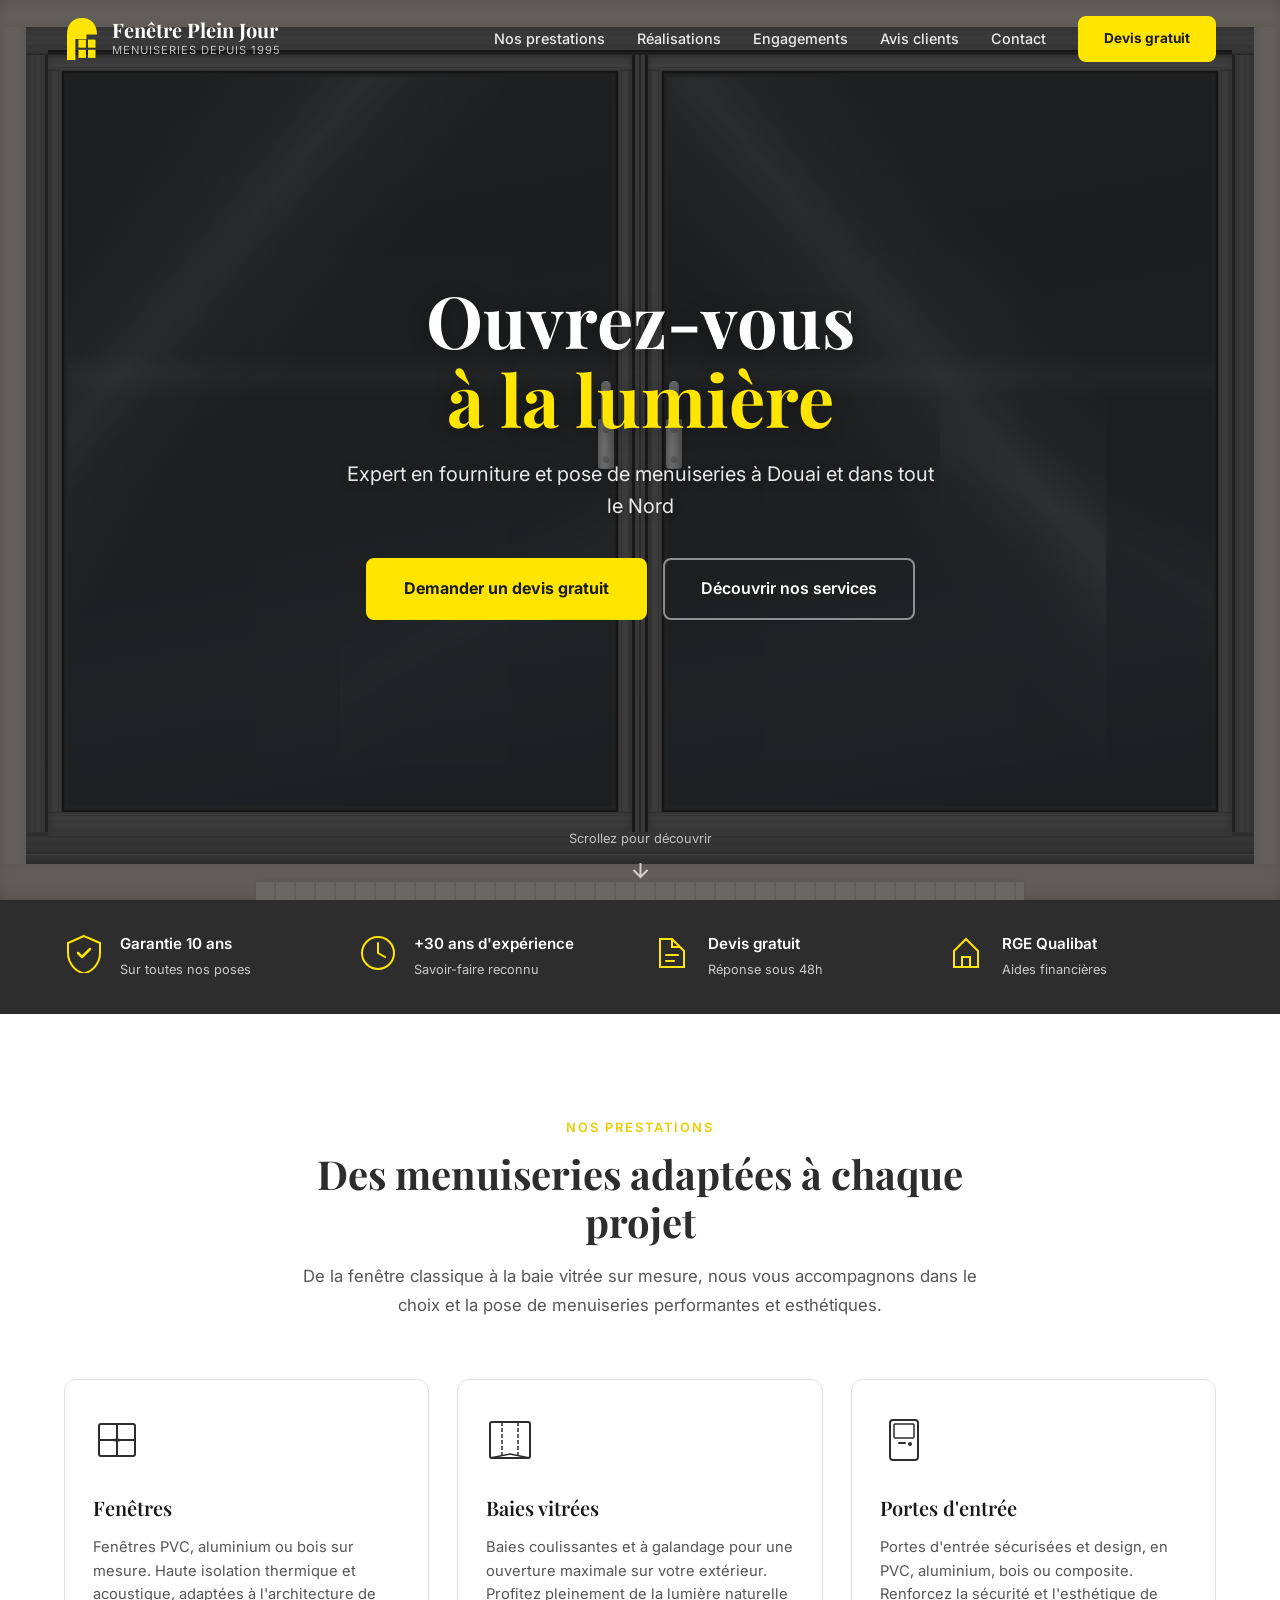
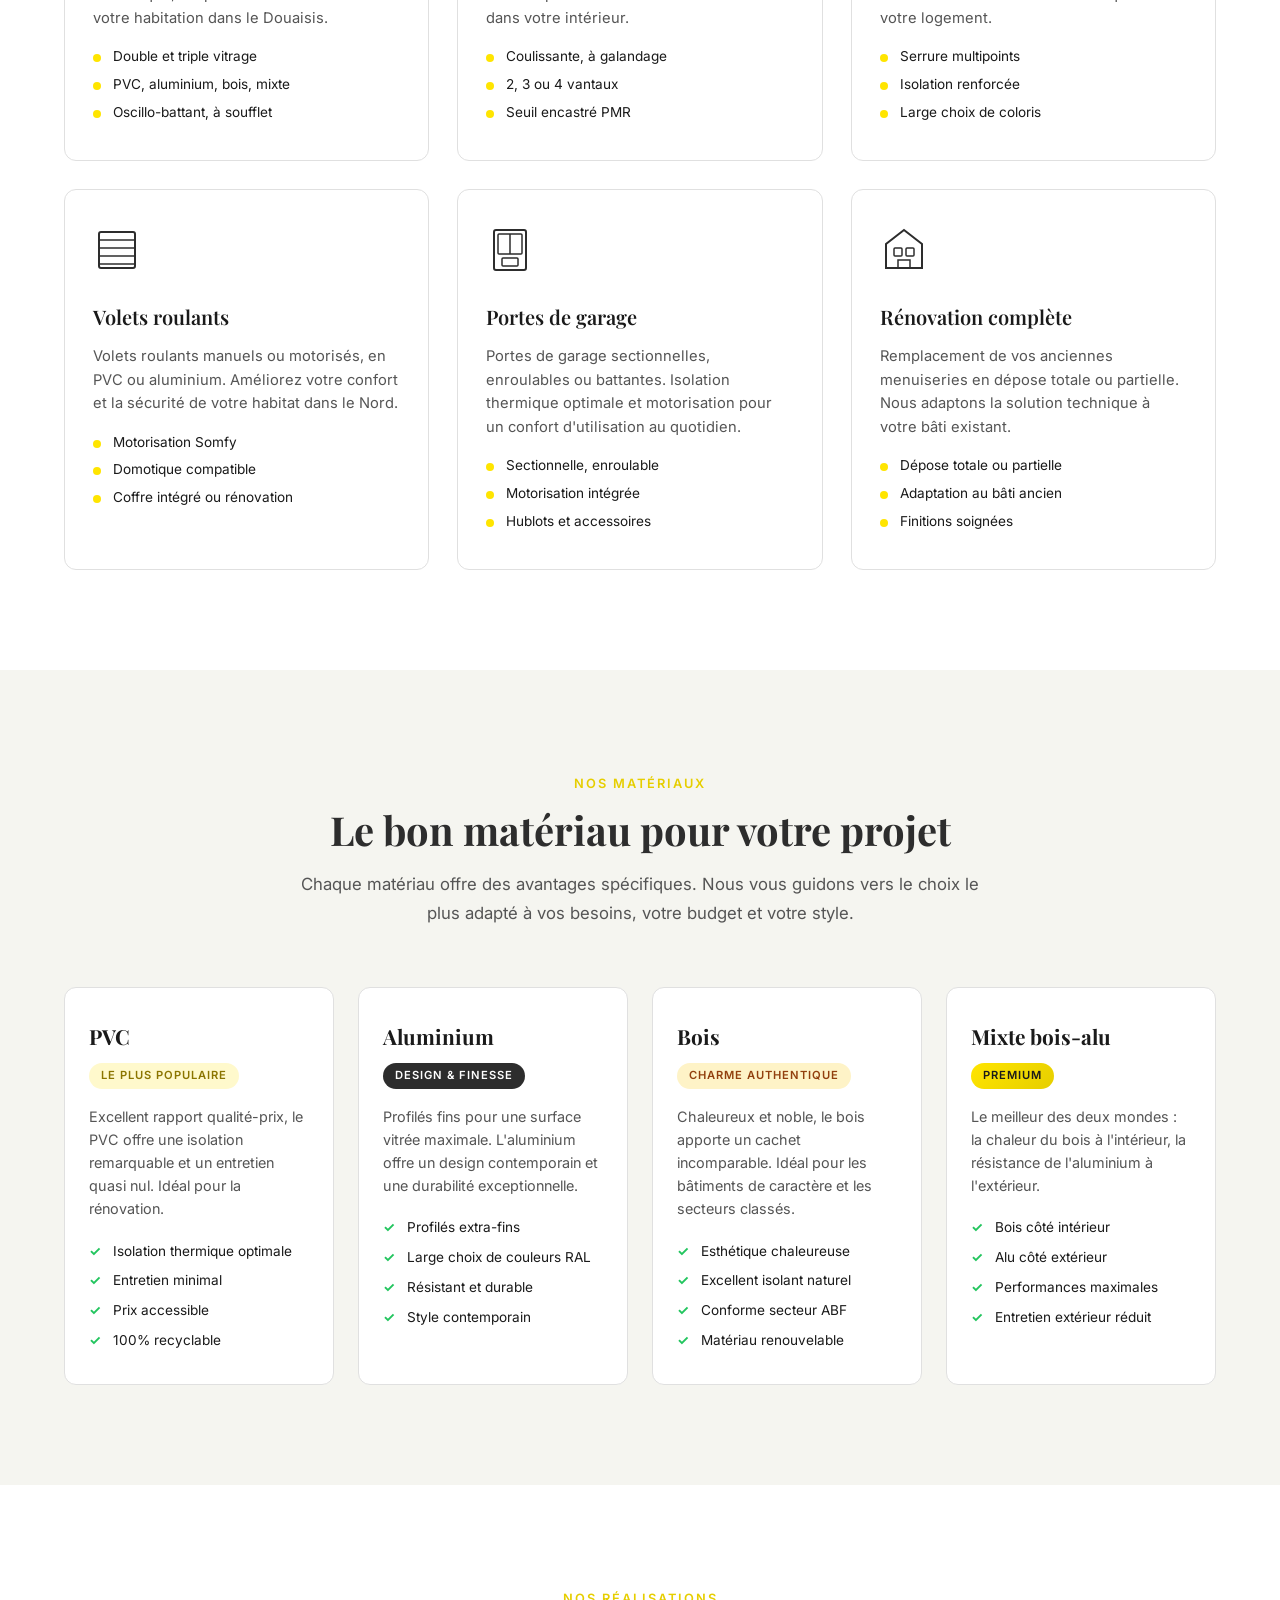
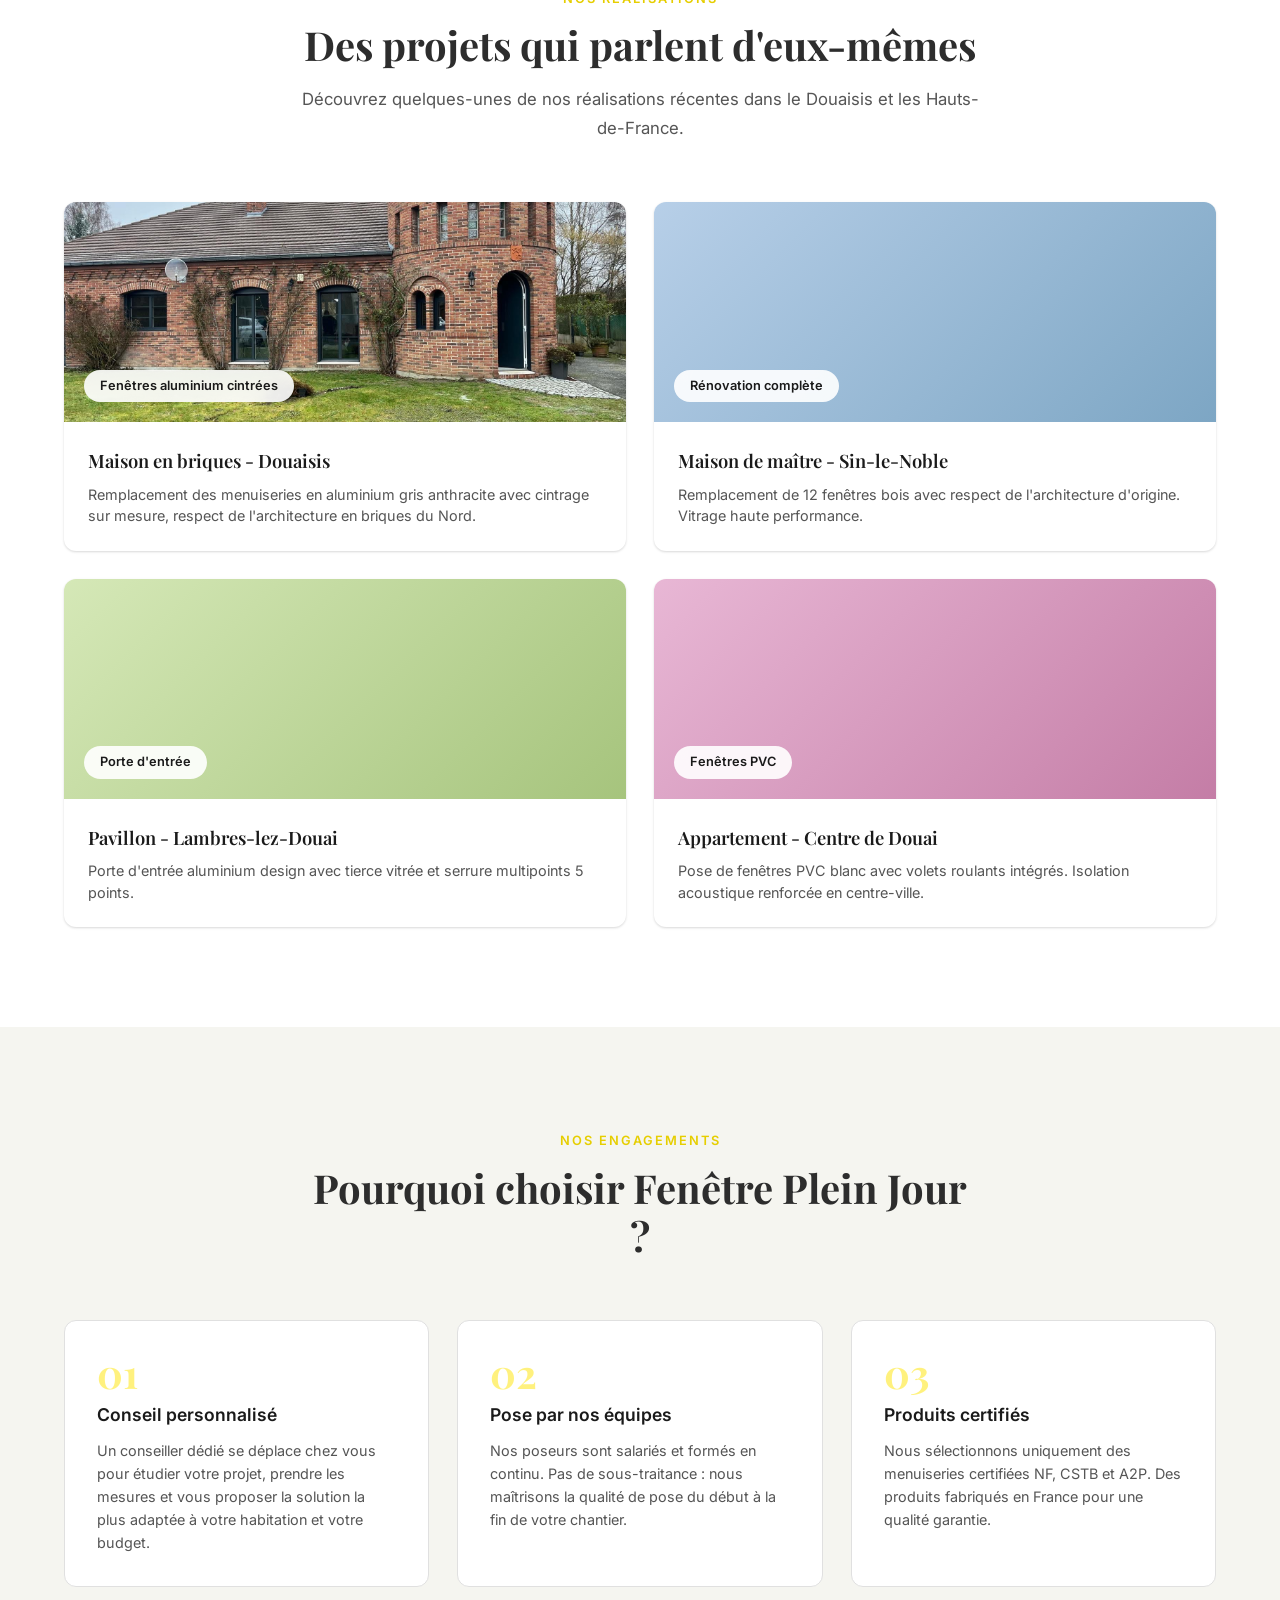
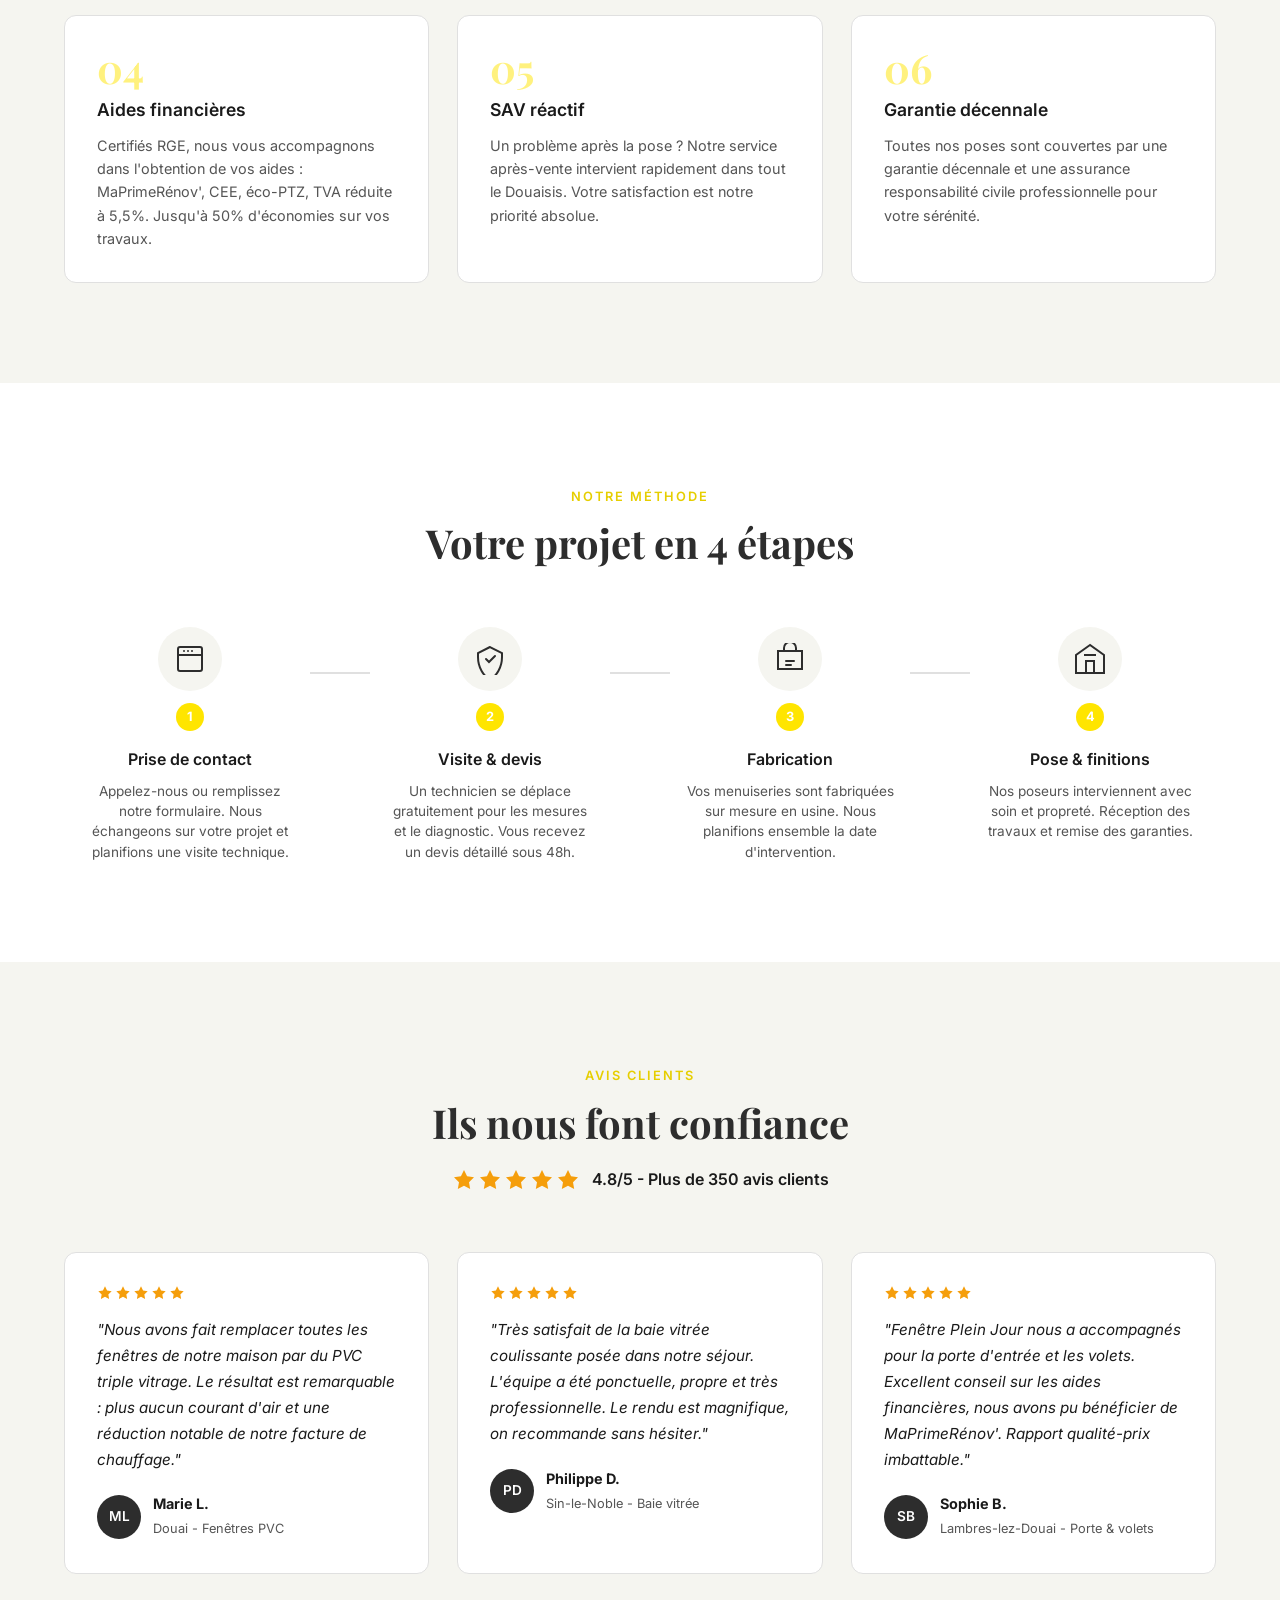
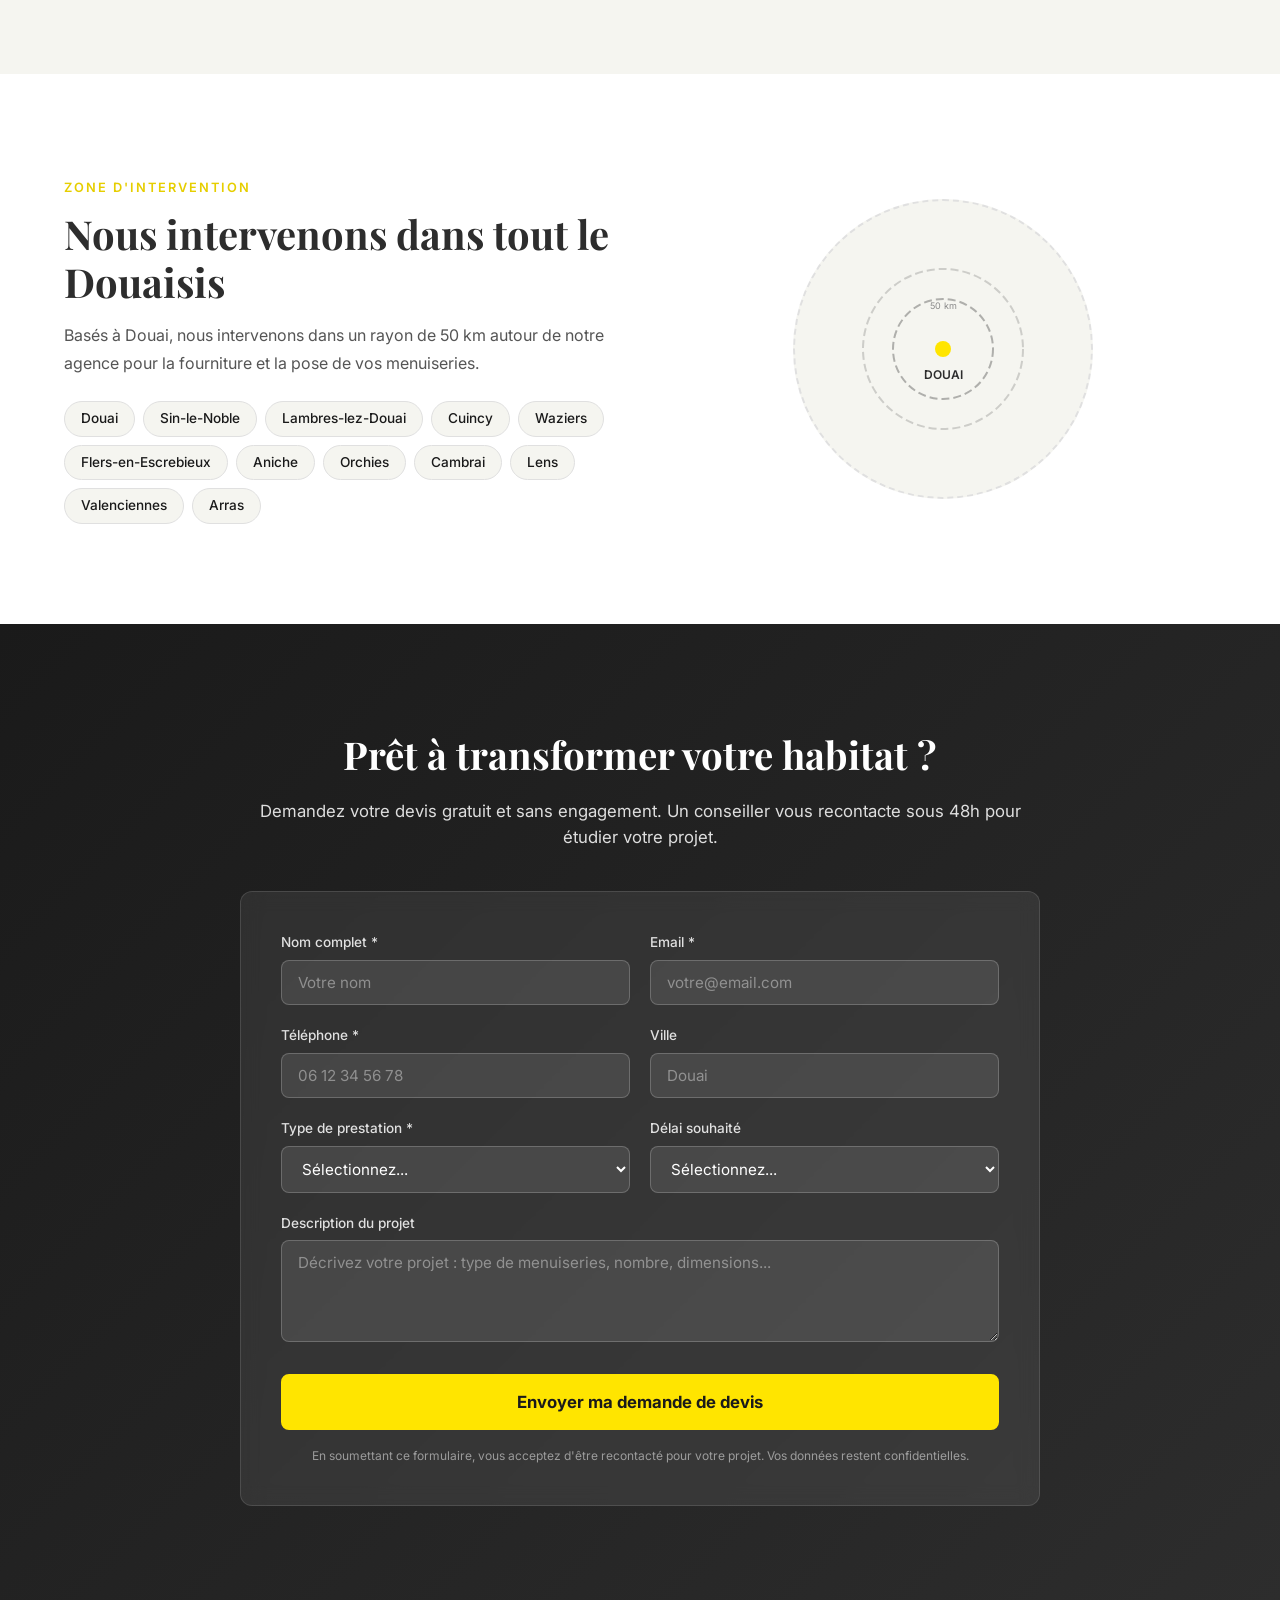
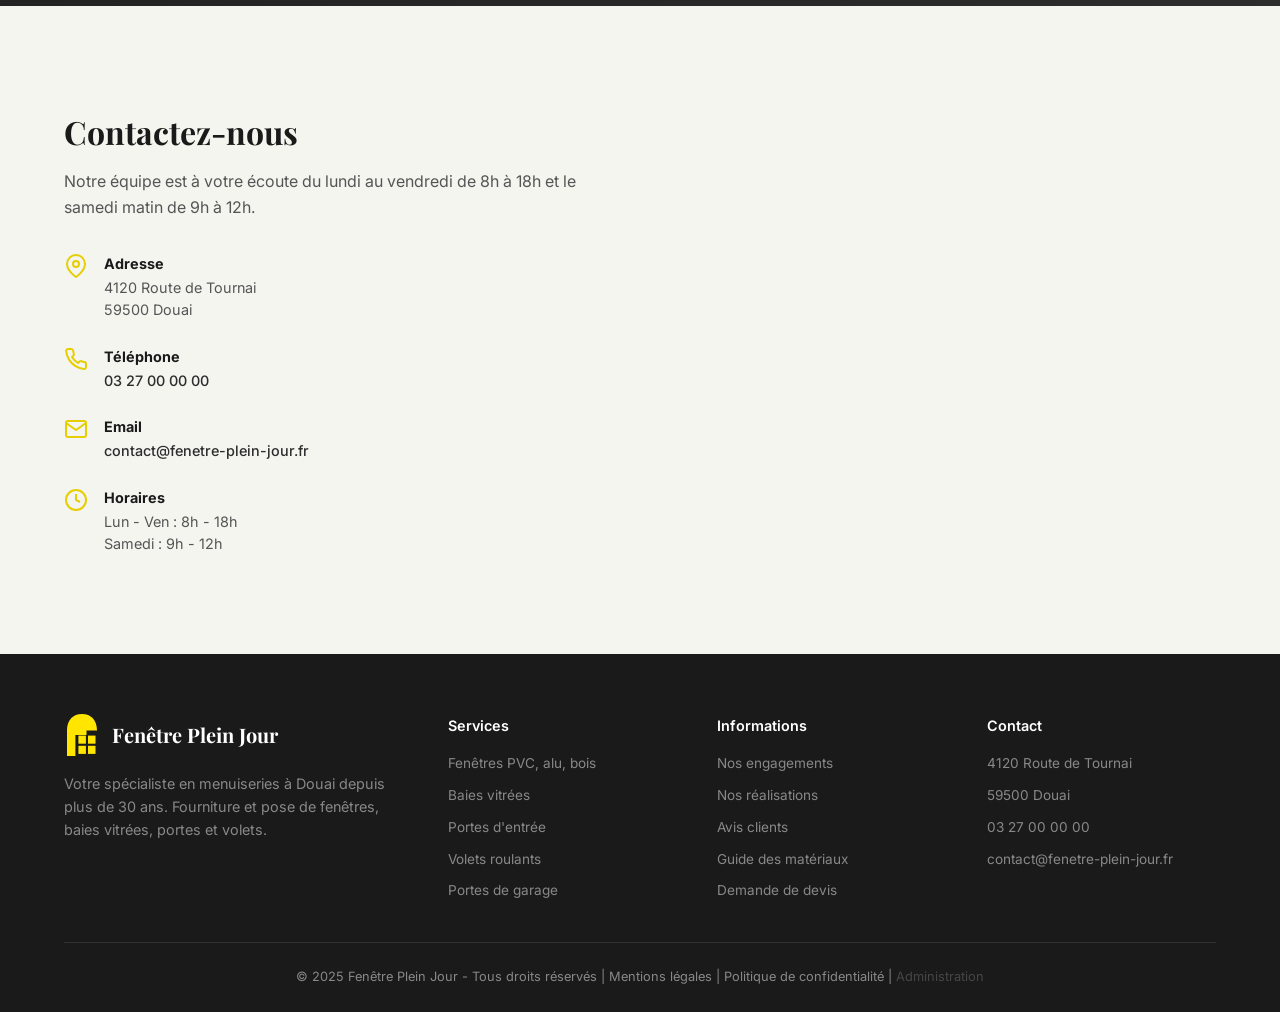
==== commit 90b952b2: "Add admin back-office with password-protected dashboard - Discreet admin link in footer - Login scre" ====
--- a/index.html
+++ b/index.html
@@ -869,7 +869,7 @@
                 </div>
             </div>
             <div class="footer-bottom">
-                <p>&copy; 2025 Fenêtre Plein Jour - Tous droits réservés | <a href="#">Mentions légales</a> | <a href="#">Politique de confidentialité</a></p>
+                <p>&copy; 2025 Fenêtre Plein Jour - Tous droits réservés | <a href="#">Mentions légales</a> | <a href="#">Politique de confidentialité</a> | <a href="admin.html" class="admin-link">Administration</a></p>
             </div>
         </div>
     </footer>
--- a/styles.css
+++ b/styles.css
@@ -252,7 +252,7 @@
 
 .hero-window {
     position: absolute;
-    inset: 6vh 4vw 8vh;
+    inset: 3vh 2vw 4vh;
     z-index: 2;
 }
 
@@ -265,38 +265,38 @@
 
 .room-wall-left {
     top: 0; left: 0; bottom: 0;
-    width: 4vw;
+    width: 2vw;
     background: linear-gradient(90deg, #c8c0b4 0%, #d8d0c4 40%, #e0d8cc 100%);
-    box-shadow: inset -8px 0 20px rgba(0,0,0,0.15);
+    box-shadow: inset -6px 0 14px rgba(0,0,0,0.15);
 }
 
 .room-wall-right {
     top: 0; right: 0; bottom: 0;
-    width: 4vw;
+    width: 2vw;
     background: linear-gradient(-90deg, #c8c0b4 0%, #d8d0c4 40%, #e0d8cc 100%);
-    box-shadow: inset 8px 0 20px rgba(0,0,0,0.15);
+    box-shadow: inset 6px 0 14px rgba(0,0,0,0.15);
 }
 
 .room-wall-top {
     top: 0; left: 0; right: 0;
-    height: 6vh;
+    height: 3vh;
     background: linear-gradient(180deg, #c0b8ac 0%, #d0c8bc 50%, #dcd4c8 100%);
-    box-shadow: inset 0 -6px 16px rgba(0,0,0,0.12);
+    box-shadow: inset 0 -4px 12px rgba(0,0,0,0.12);
 }
 
 .room-wall-bottom {
     bottom: 0; left: 0; right: 0;
-    height: 8vh;
+    height: 4vh;
     background: linear-gradient(0deg, #b8b0a4 0%, #c8c0b4 30%, #d4ccbe 100%);
-    box-shadow: inset 0 6px 16px rgba(0,0,0,0.1);
+    box-shadow: inset 0 4px 12px rgba(0,0,0,0.1);
 }
 
 .room-radiator {
     position: absolute;
     bottom: 0;
-    left: 15%;
-    right: 15%;
-    height: 60%;
+    left: 20%;
+    right: 20%;
+    height: 50%;
     background: repeating-linear-gradient(
         90deg,
         #e0dcd6 0px, #e0dcd6 18px,
@@ -336,7 +336,7 @@
 .dormant-top {
     position: absolute;
     top: 0; left: 0; right: 0;
-    height: 42px;
+    height: 28px;
     background:
         linear-gradient(180deg,
             #505050 0%, #5e5e5e 8%, #6a6a6a 16%, #626262 24%,
@@ -351,7 +351,7 @@
 .dormant-bottom {
     position: absolute;
     bottom: 0; left: 0; right: 0;
-    height: 48px;
+    height: 32px;
     background:
         linear-gradient(0deg,
             #484848 0%, #565656 10%, #626262 20%, #5a5a5a 35%,
@@ -363,8 +363,8 @@
 
 .dormant-left {
     position: absolute;
-    top: 42px; left: 0; bottom: 48px;
-    width: 34px;
+    top: 28px; left: 0; bottom: 32px;
+    width: 22px;
     background:
         linear-gradient(90deg,
             #4e4e4e 0%, #5c5c5c 12%, #686868 28%, #606060 44%,
@@ -377,8 +377,8 @@
 
 .dormant-right {
     position: absolute;
-    top: 42px; right: 0; bottom: 48px;
-    width: 34px;
+    top: 28px; right: 0; bottom: 32px;
+    width: 22px;
     background:
         linear-gradient(-90deg,
             #4e4e4e 0%, #5c5c5c 12%, #686868 28%, #606060 44%,
@@ -392,10 +392,10 @@
 /* Center mullion */
 .dormant-mullion {
     position: absolute;
-    top: 42px; bottom: 48px;
+    top: 28px; bottom: 32px;
     left: 50%;
     transform: translateX(-50%);
-    width: 22px;
+    width: 16px;
     background:
         linear-gradient(90deg,
             #4a4a4a 0%, #5a5a5a 15%, #686868 30%, #6e6e6e 50%,
@@ -431,7 +431,7 @@
 /* Dormant inner groove + seal */
 .dormant-groove {
     position: absolute;
-    bottom: 0; left: 34px; right: 34px;
+    bottom: 0; left: 22px; right: 22px;
     height: 3px;
     background: #2a2a2a;
 }
@@ -447,14 +447,14 @@
 
 .dormant-seal {
     position: absolute;
-    bottom: 3px; left: 34px; right: 34px;
+    bottom: 3px; left: 22px; right: 22px;
     height: 2px;
     background: #111;
 }
 
 .dormant-rail {
     position: absolute;
-    top: 0; left: 34px; right: 34px;
+    top: 0; left: 22px; right: 22px;
     height: 5px;
     background: linear-gradient(180deg, #555, #666, #555);
     box-shadow: inset 0 1px 0 rgba(255,255,255,0.08);
@@ -496,22 +496,22 @@
 /* ===== SLIDING GLASS PANELS (ouvrants) ===== */
 .window-panel {
     position: absolute;
-    top: 42px;
-    bottom: 48px;
+    top: 28px;
+    bottom: 32px;
     z-index: 8;
     transition: transform 0.05s linear;
     will-change: transform;
 }
 
 .window-left {
-    left: 34px;
-    right: calc(50% + 11px);
+    left: 22px;
+    right: calc(50% + 8px);
     transform-origin: left center;
 }
 
 .window-right {
-    left: calc(50% + 11px);
-    right: 34px;
+    left: calc(50% + 8px);
+    right: 22px;
     transform-origin: right center;
 }
 
@@ -523,7 +523,7 @@
 
 .ouvrant-top {
     top: 0; left: 0; right: 0;
-    height: 24px;
+    height: 16px;
     background:
         linear-gradient(180deg,
             #606060 0%, #727272 15%, #7c7c7c 30%, #747474 50%,
@@ -536,7 +536,7 @@
 
 .ouvrant-bottom {
     bottom: 0; left: 0; right: 0;
-    height: 30px;
+    height: 20px;
     background:
         linear-gradient(0deg,
             #565656 0%, #646464 15%, #727272 35%, #6a6a6a 55%,
@@ -547,8 +547,8 @@
 }
 
 .ouvrant-left {
-    top: 24px; bottom: 30px; left: 0;
-    width: 20px;
+    top: 16px; bottom: 20px; left: 0;
+    width: 14px;
     background:
         linear-gradient(90deg,
             #585858 0%, #686868 20%, #767676 45%, #6e6e6e 65%, #646464 85%, #5c5c5c 100%);
@@ -558,8 +558,8 @@
 }
 
 .ouvrant-right {
-    top: 24px; bottom: 30px; right: 0;
-    width: 20px;
+    top: 16px; bottom: 20px; right: 0;
+    width: 14px;
     background:
         linear-gradient(-90deg,
             #585858 0%, #686868 20%, #767676 45%, #6e6e6e 65%, #646464 85%, #5c5c5c 100%);
@@ -574,14 +574,14 @@
 }
 
 .ouvrant-top .ouvrant-inner {
-    bottom: 3px; left: 20px; right: 20px;
+    bottom: 3px; left: 14px; right: 14px;
     height: 1px;
     background: rgba(0,0,0,0.2);
     box-shadow: 0 1px 0 rgba(255,255,255,0.06);
 }
 
 .ouvrant-bottom .ouvrant-inner {
-    top: 3px; left: 20px; right: 20px;
+    top: 3px; left: 14px; right: 14px;
     height: 1px;
     background: rgba(0,0,0,0.2);
     box-shadow: 0 -1px 0 rgba(255,255,255,0.06);
@@ -609,34 +609,34 @@
 }
 
 .gasket-top {
-    top: 24px; left: 20px; right: 20px;
-    height: 3px;
+    top: 16px; left: 14px; right: 14px;
+    height: 2px;
     border-radius: 0 0 1px 1px;
 }
 
 .gasket-bottom {
-    bottom: 30px; left: 20px; right: 20px;
-    height: 3px;
+    bottom: 20px; left: 14px; right: 14px;
+    height: 2px;
     border-radius: 1px 1px 0 0;
 }
 
 .gasket-left {
-    top: 27px; bottom: 33px; left: 20px;
-    width: 3px;
+    top: 18px; bottom: 22px; left: 14px;
+    width: 2px;
     border-radius: 0 1px 1px 0;
 }
 
 .gasket-right {
-    top: 27px; bottom: 33px; right: 20px;
-    width: 3px;
+    top: 18px; bottom: 22px; right: 14px;
+    width: 2px;
     border-radius: 1px 0 0 1px;
 }
 
 /* ===== DOUBLE GLAZING UNIT ===== */
 .glazing {
     position: absolute;
-    top: 27px; bottom: 33px;
-    left: 23px; right: 23px;
+    top: 18px; bottom: 22px;
+    left: 16px; right: 16px;
     overflow: hidden;
     z-index: 2;
 }
@@ -750,8 +750,8 @@
     z-index: 14;
 }
 
-.cremone-right { right: 26px; }
-.cremone-left { left: 26px; }
+.cremone-right { right: 18px; }
+.cremone-left { left: 18px; }
 
 .cremone-plate {
     width: 16px;
@@ -1676,6 +1676,15 @@
     color: var(--accent);
 }
 
+.admin-link {
+    opacity: 0.4;
+    transition: opacity 0.3s;
+}
+
+.admin-link:hover {
+    opacity: 1;
+}
+
 /* ===== LIGHTBOX / CAROUSEL ===== */
 .lightbox {
     position: fixed;
@@ -1951,6 +1960,96 @@
         display: flex;
     }
 
+    /* Hero window: full-bleed on mobile */
+    .hero-window {
+        inset: 1vh 0 2vh;
+    }
+
+    .room-wall-left,
+    .room-wall-right {
+        width: 0;
+    }
+
+    .room-wall-top {
+        height: 1vh;
+    }
+
+    .room-wall-bottom {
+        height: 2vh;
+    }
+
+    .room-radiator {
+        display: none;
+    }
+
+    .dormant-left,
+    .dormant-right {
+        width: 12px;
+    }
+
+    .dormant-top {
+        height: 18px;
+    }
+
+    .dormant-bottom {
+        height: 22px;
+    }
+
+    .dormant-mullion {
+        top: 18px;
+        bottom: 22px;
+        width: 12px;
+    }
+
+    .dormant-left {
+        top: 18px;
+        bottom: 22px;
+    }
+
+    .dormant-right {
+        top: 18px;
+        bottom: 22px;
+    }
+
+    .window-panel {
+        top: 18px;
+        bottom: 22px;
+    }
+
+    .window-left {
+        left: 12px;
+        right: calc(50% + 6px);
+    }
+
+    .window-right {
+        left: calc(50% + 6px);
+        right: 12px;
+    }
+
+    .dormant-groove {
+        left: 12px;
+        right: 12px;
+    }
+
+    .dormant-seal {
+        left: 12px;
+        right: 12px;
+    }
+
+    .dormant-rail {
+        left: 12px;
+        right: 12px;
+    }
+
+    .window-sill {
+        left: -4px;
+        right: -4px;
+    }
+
+    .hero-content {
+        padding: 0 24px;
+    }
+
     .trust-items {
         grid-template-columns: repeat(2, 1fr);
     }
